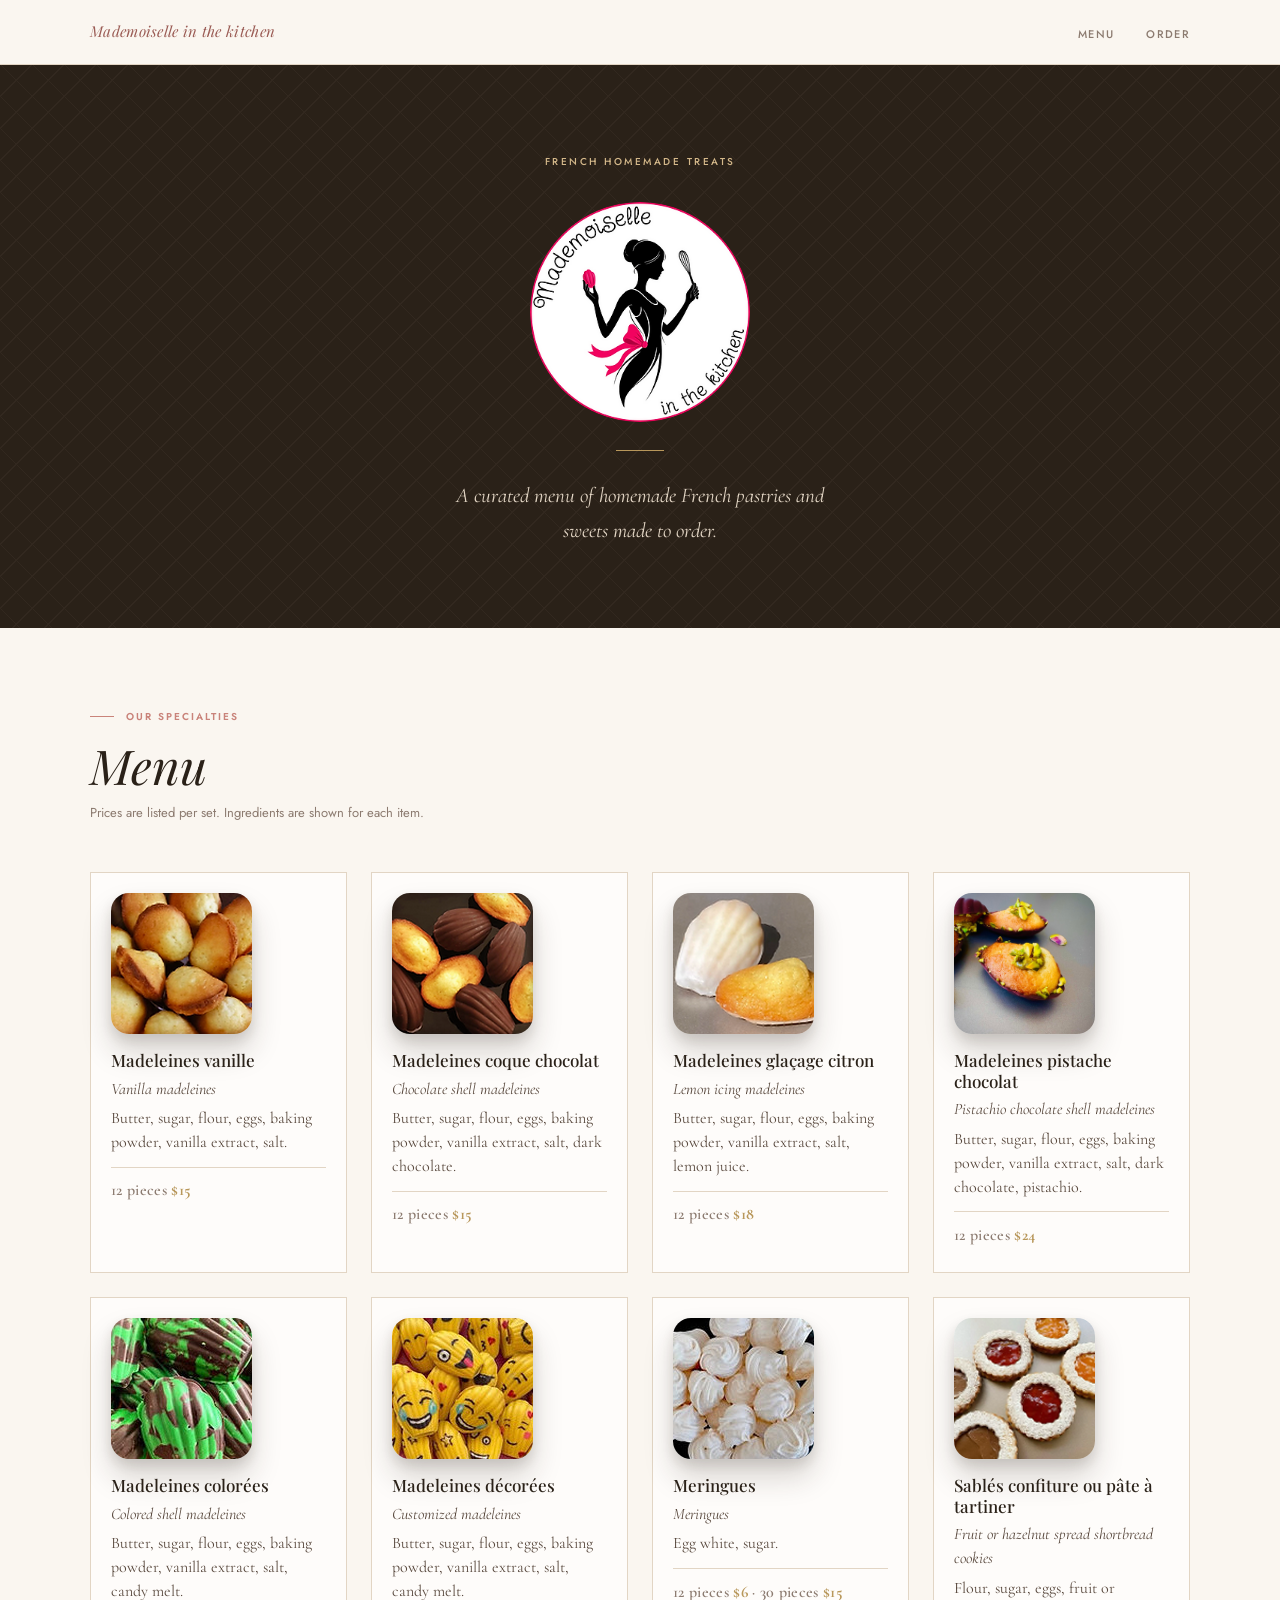
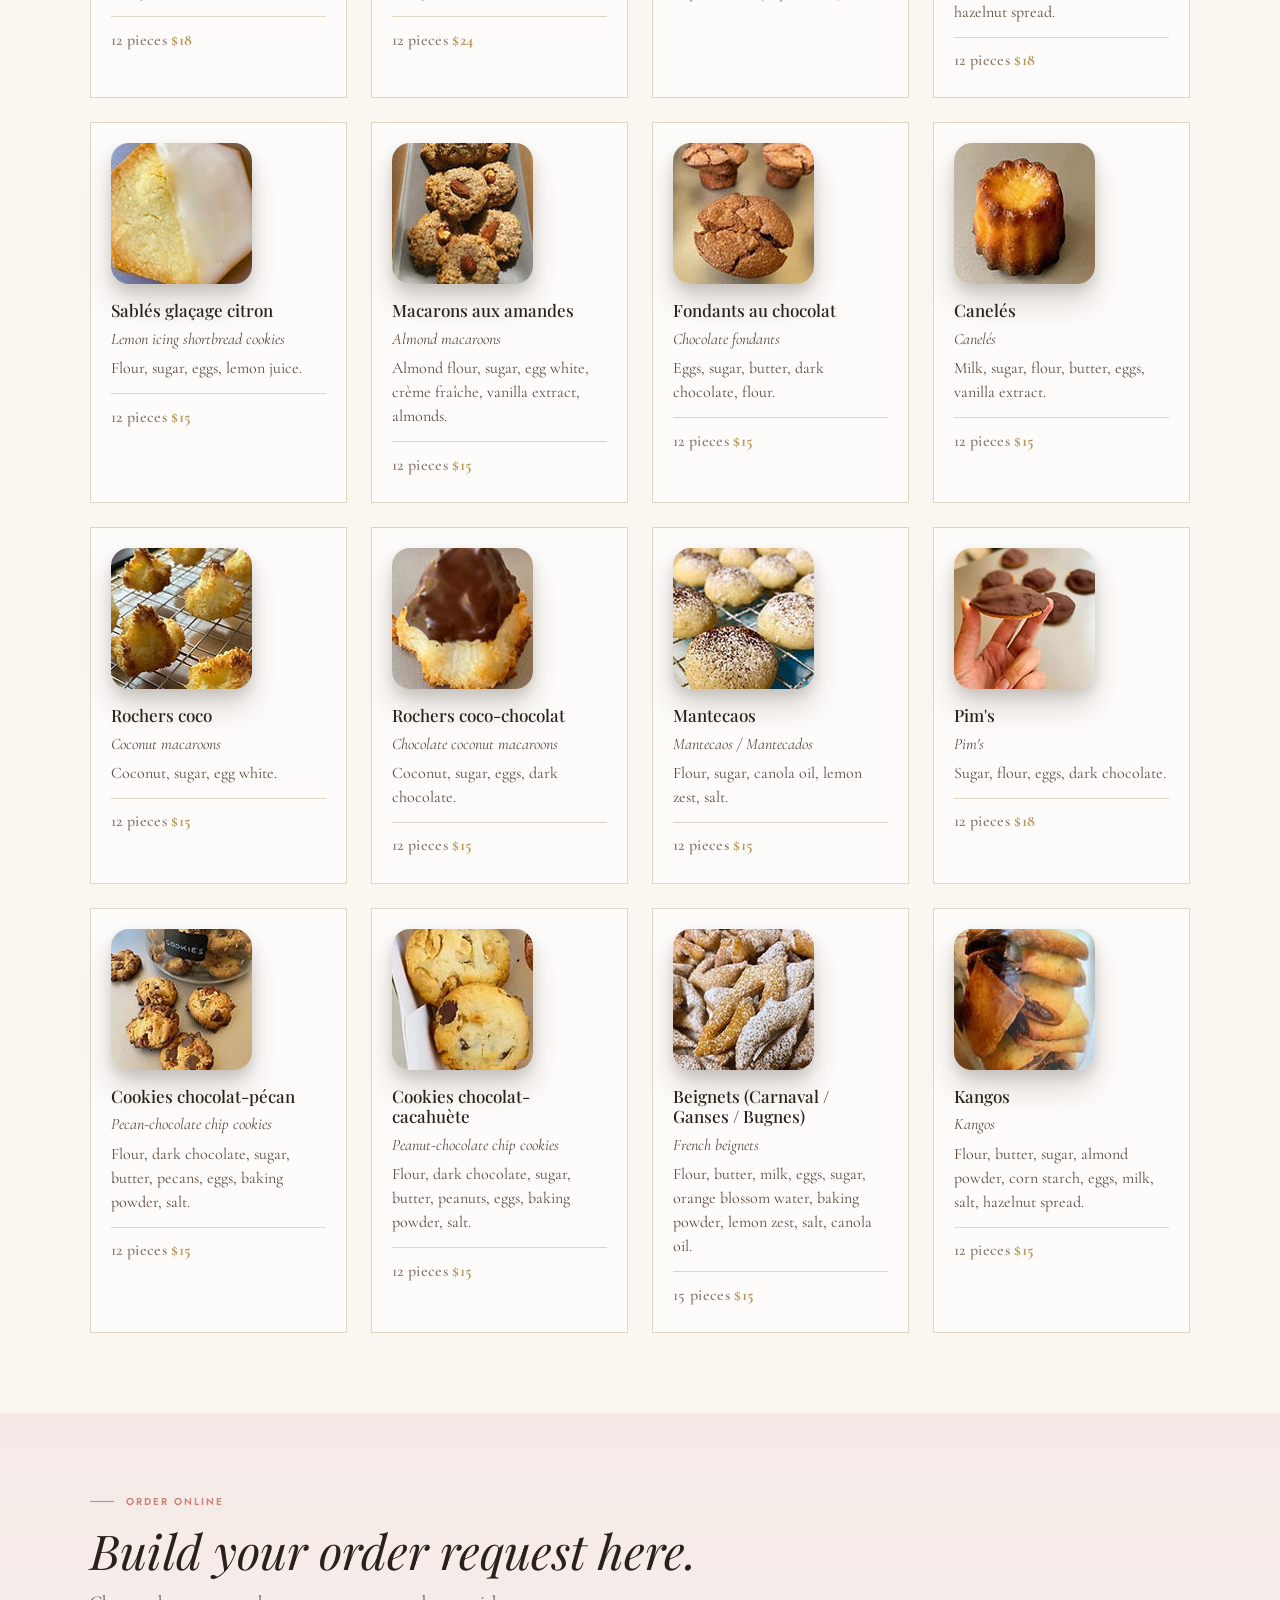
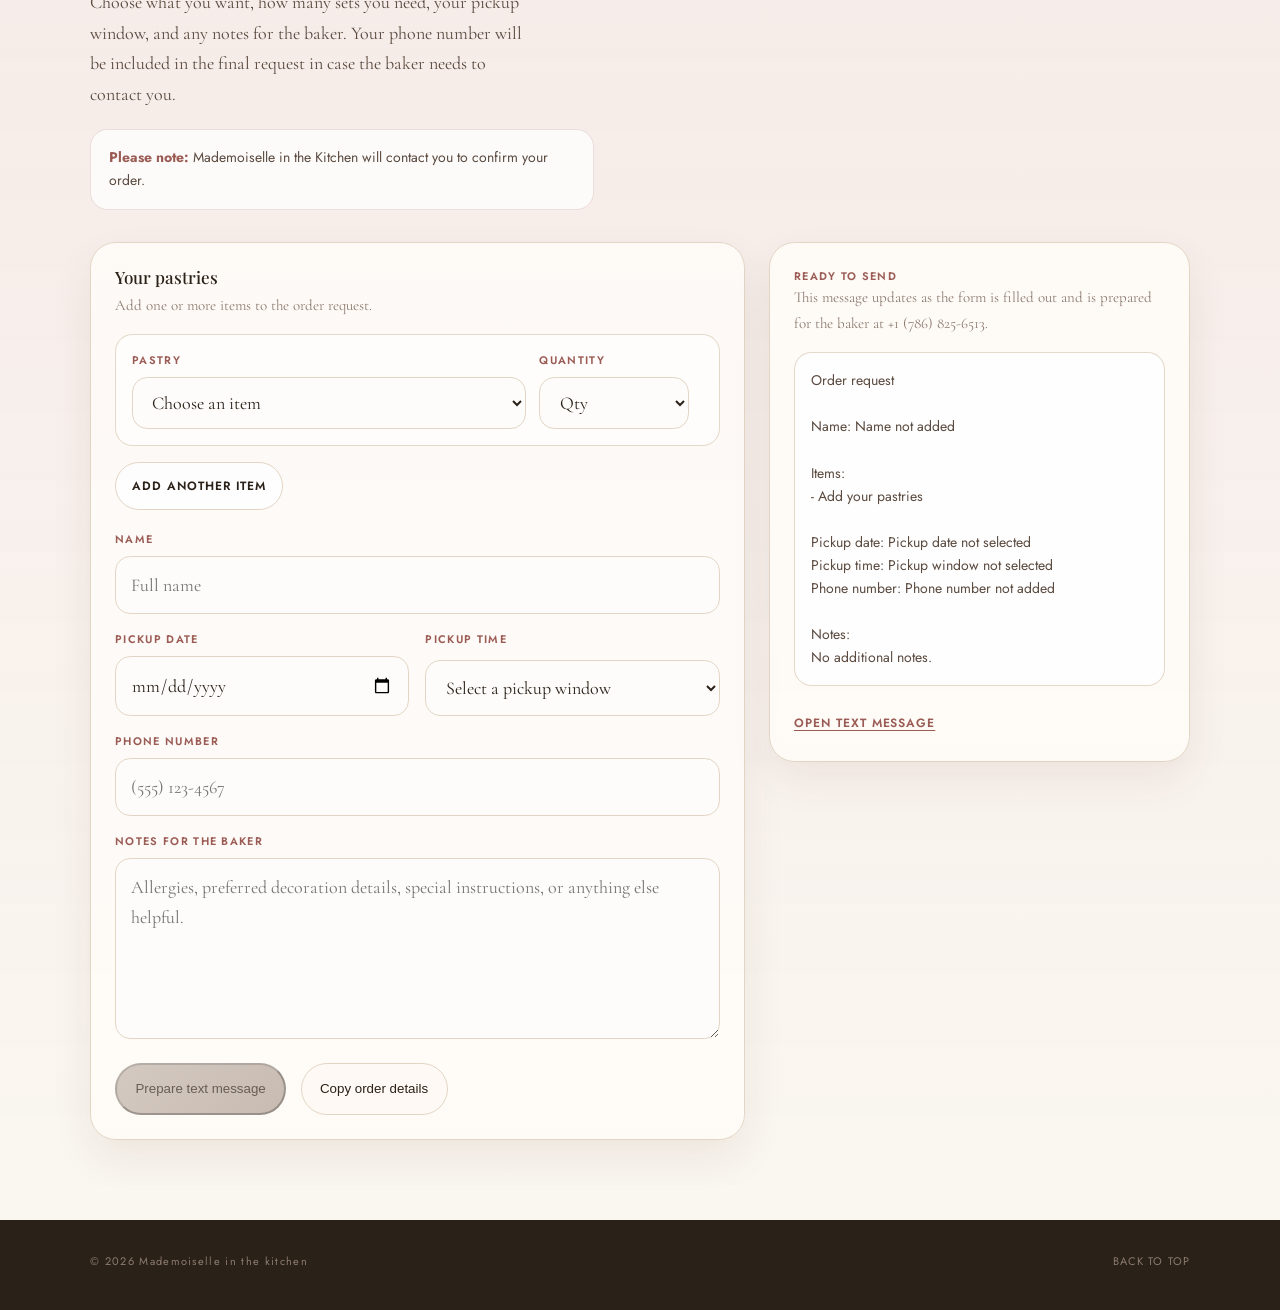
==== index.html @ ec193f20 "Remove order request sentence from notice" ====
<!DOCTYPE html>
<html lang="en">
<head>
  <meta charset="UTF-8">
  <meta name="viewport" content="width=device-width, initial-scale=1.0">
  <title>Mademoiselle in the kitchen | French Pastries Menu</title>
  <meta name="description" content="French homemade pastries by Mademoiselle in the Kitchen. Browse the menu and place your order.">
  <meta property="og:title" content="Mademoiselle in the kitchen">
  <meta property="og:description" content="French homemade pastries menu and ordering details.">
  <meta property="og:type" content="website">
  <meta property="og:image" content="assets/images/adea92_f4212aea4e90424f9127af4fe1a7e01d~mv2.png">
  <link rel="preconnect" href="https://fonts.googleapis.com">
  <link rel="preconnect" href="https://fonts.gstatic.com" crossorigin>
  <link href="https://fonts.googleapis.com/css2?family=Playfair+Display:ital,wght@0,500;1,400;1,500&family=Cormorant+Garamond:ital,wght@0,400;1,400&family=Jost:wght@300;400;500;600&display=swap" rel="stylesheet">
  <link rel="stylesheet" href="styles.css">
</head>
<body class="intro-pending">
  <div id="top" aria-hidden="true"></div>
  <a class="skip-link" href="#main">Skip to content</a>
  <header class="site-header">
    <nav class="nav container" aria-label="Primary">
      <a class="brand" href="#top">Mademoiselle in the kitchen</a>
      <button class="nav-toggle" type="button" aria-expanded="false" aria-controls="nav-list" aria-label="Toggle navigation">
        <span class="sr-only">Toggle navigation</span>
        <span class="nav-toggle__icon" aria-hidden="true">
          <span></span>
          <span></span>
          <span></span>
        </span>
      </button>
      <ul id="nav-list" class="nav-list">
        <li><a href="#menu">Menu</a></li>
        <li><a href="#order">Order</a></li>
      </ul>
    </nav>
  </header>

  <main id="main">
    <section class="hero" aria-label="Introduction">
      <div class="container hero-inner">
        <p class="eyebrow">French Homemade Treats</p>
        <img src="assets/images/adea92_f4212aea4e90424f9127af4fe1a7e01d~mv2.png" width="293" height="293" alt="Mademoiselle in the kitchen logo" class="hero-logo">
        <div class="hero-rule" aria-hidden="true"></div>
        <p class="lede">A curated menu of homemade French pastries and sweets made to order.</p>
      </div>
    </section>

    <section class="menu-section" id="menu" aria-labelledby="menu-title">
      <div class="container">
        <div class="menu-head">
          <p class="section-label">Our Specialties</p>
          <h2 id="menu-title">Menu</h2>
          <p>Prices are listed per set. Ingredients are shown for each item.</p>
        </div>
        <div class="menu-grid">
          <article class="menu-item"><img loading="lazy" src="assets/images/adea92_ec48cbd2b52d437482fa7db69c75ac52~mv2.png" width="141" height="141" alt="Madeleines vanille"><h3>Madeleines vanille</h3><p>Vanilla madeleines</p><p>Butter, sugar, flour, eggs, baking powder, vanilla extract, salt.</p><p class="price">12 pieces <span>$15</span></p></article>
          <article class="menu-item"><img loading="lazy" src="assets/images/adea92_77b69550c5f6497cbea97279d8d042f5~mv2.png" width="141" height="141" alt="Madeleines coque chocolat"><h3>Madeleines coque chocolat</h3><p>Chocolate shell madeleines</p><p>Butter, sugar, flour, eggs, baking powder, vanilla extract, salt, dark chocolate.</p><p class="price">12 pieces <span>$15</span></p></article>
          <article class="menu-item"><img loading="lazy" src="assets/images/adea92_cd7ab8c38b4e4cb3ac8bfbd40cee25a3~mv2.png" width="141" height="141" alt="Madeleines glaçage citron"><h3>Madeleines glaçage citron</h3><p>Lemon icing madeleines</p><p>Butter, sugar, flour, eggs, baking powder, vanilla extract, salt, lemon juice.</p><p class="price">12 pieces <span>$18</span></p></article>
          <article class="menu-item"><img loading="lazy" src="assets/images/IMG_7572-optimized.jpg" width="141" height="141" alt="Madeleines pistache chocolat"><h3>Madeleines pistache chocolat</h3><p>Pistachio chocolate shell madeleines</p><p>Butter, sugar, flour, eggs, baking powder, vanilla extract, salt, dark chocolate, pistachio.</p><p class="price">12 pieces <span>$24</span></p></article>
          <article class="menu-item menu-item--seasonal menu-item--hidden"><div class="menu-item__media"><img loading="lazy" src="assets/images/madeleines-paque.jpeg" width="141" height="141" alt="Madeleines de Pâques"><span class="menu-badge">Limited Edition</span></div><h3>Madeleines de Pâques</h3><p>Easter madeleines</p><p>Butter, sugar, flour, eggs, baking powder, vanilla extract, salt, Mini eggs.</p><p class="price">12 pieces <span>$18</span></p></article>
          <article class="menu-item"><img loading="lazy" src="assets/images/adea92_87c759a1494a4f86a3d0e0b9693eb9b6~mv2.jpg" width="141" height="141" alt="Madeleines colorées"><h3>Madeleines colorées</h3><p>Colored shell madeleines</p><p>Butter, sugar, flour, eggs, baking powder, vanilla extract, salt, candy melt.</p><p class="price">12 pieces <span>$18</span></p></article>
          <article class="menu-item"><img loading="lazy" src="assets/images/adea92_91c7c25a040848118f9542dd6006d4dc~mv2.jpg" width="141" height="141" alt="Madeleines décorées"><h3>Madeleines décorées</h3><p>Customized madeleines</p><p>Butter, sugar, flour, eggs, baking powder, vanilla extract, salt, candy melt.</p><p class="price">12 pieces <span>$24</span></p></article>
          <article class="menu-item"><img loading="lazy" src="assets/images/adea92_758fd23b6eb44e6abe915d30e62b9336~mv2.jpg" width="141" height="141" alt="Meringues"><h3>Meringues</h3><p>Meringues</p><p>Egg white, sugar.</p><p class="price">12 pieces <span>$6</span> · 30 pieces <span>$15</span></p></article>
          <article class="menu-item"><img loading="lazy" src="assets/images/adea92_64bc85e267614eb98bc6207c23b73f3e~mv2.png" width="141" height="141" alt="Sablés confiture ou pâte à tartiner"><h3>Sablés confiture ou pâte à tartiner</h3><p>Fruit or hazelnut spread shortbread cookies</p><p>Flour, sugar, eggs, fruit or hazelnut spread.</p><p class="price">12 pieces <span>$18</span></p></article>
          <article class="menu-item"><img loading="lazy" src="assets/images/adea92_179aaca780314a588580bb9087307963~mv2.jpg" width="141" height="141" alt="Sablés glaçage citron"><h3>Sablés glaçage citron</h3><p>Lemon icing shortbread cookies</p><p>Flour, sugar, eggs, lemon juice.</p><p class="price">12 pieces <span>$15</span></p></article>
          <article class="menu-item"><img loading="lazy" src="assets/images/adea92_7e8a4ce296914c66a2048f703238557e~mv2.jpg" width="141" height="141" alt="Macarons aux amandes"><h3>Macarons aux amandes</h3><p>Almond macaroons</p><p>Almond flour, sugar, egg white, crème fraîche, vanilla extract, almonds.</p><p class="price">12 pieces <span>$15</span></p></article>
          <article class="menu-item"><img loading="lazy" src="assets/images/adea92_2dced56c3916445d99e56a38bbc6a7dd~mv2.jpg" width="141" height="141" alt="Fondants au chocolat"><h3>Fondants au chocolat</h3><p>Chocolate fondants</p><p>Eggs, sugar, butter, dark chocolate, flour.</p><p class="price">12 pieces <span>$15</span></p></article>
          <article class="menu-item"><img loading="lazy" src="assets/images/adea92_0ff106225b5b485a94cb6078fa07c26c~mv2.jpg" width="141" height="141" alt="Canelés"><h3>Canelés</h3><p>Canelés</p><p>Milk, sugar, flour, butter, eggs, vanilla extract.</p><p class="price">12 pieces <span>$15</span></p></article>
          <article class="menu-item"><img loading="lazy" src="assets/images/adea92_1d017ceaf2a345abad844cd82e199c89~mv2.jpg" width="141" height="141" alt="Rochers coco"><h3>Rochers coco</h3><p>Coconut macaroons</p><p>Coconut, sugar, egg white.</p><p class="price">12 pieces <span>$15</span></p></article>
          <article class="menu-item"><img loading="lazy" src="assets/images/adea92_0a2e9a652478419ca9d1968dd16002b5~mv2.jpg" width="141" height="141" alt="Rochers coco-chocolat"><h3>Rochers coco-chocolat</h3><p>Chocolate coconut macaroons</p><p>Coconut, sugar, eggs, dark chocolate.</p><p class="price">12 pieces <span>$15</span></p></article>
          <article class="menu-item"><img loading="lazy" src="assets/images/adea92_97d05b07173c4482bad17e229199bc39~mv2.jpg" width="141" height="141" alt="Mantecaos"><h3>Mantecaos</h3><p>Mantecaos / Mantecados</p><p>Flour, sugar, canola oil, lemon zest, salt.</p><p class="price">12 pieces <span>$15</span></p></article>
          <article class="menu-item"><img loading="lazy" src="assets/images/adea92_337129731aba42f881b4e0d431d90dc2~mv2.jpg" width="141" height="141" alt="Pim's"><h3>Pim's</h3><p>Pim's</p><p>Sugar, flour, eggs, dark chocolate.</p><p class="price">12 pieces <span>$18</span></p></article>
          <article class="menu-item"><img loading="lazy" src="assets/images/adea92_2e4ffba4e716456bb79dbe9291bd824d~mv2.jpg" width="141" height="141" alt="Cookies chocolat-pécan"><h3>Cookies chocolat-pécan</h3><p>Pecan-chocolate chip cookies</p><p>Flour, dark chocolate, sugar, butter, pecans, eggs, baking powder, salt.</p><p class="price">12 pieces <span>$15</span></p></article>
          <article class="menu-item"><img loading="lazy" src="assets/images/adea92_3a3e2ba5940c41c9bb7a183ddd90fce2~mv2.jpg" width="141" height="141" alt="Cookies chocolat-cacahuète"><h3>Cookies chocolat-cacahuète</h3><p>Peanut-chocolate chip cookies</p><p>Flour, dark chocolate, sugar, butter, peanuts, eggs, baking powder, salt.</p><p class="price">12 pieces <span>$15</span></p></article>
          <article class="menu-item menu-item--seasonal menu-item--hidden"><div class="menu-item__media"><img loading="lazy" src="assets/images/cookies-paques.jpeg" width="141" height="141" alt="Cookies de Pâques"><span class="menu-badge">Limited Edition</span></div><h3>Cookies de Pâques</h3><p>Easter cookies</p><p>Flour, dark chocolate, sugar, butter, eggs, baking powder, salt, Mini eggs.</p><p class="price">12 pieces <span>$18</span></p></article>
          <article class="menu-item"><img loading="lazy" src="assets/images/adea92_847d37d01d704825a1b84b0542b23951~mv2.jpg" width="141" height="141" alt="Beignets"><h3>Beignets (Carnaval / Ganses / Bugnes)</h3><p>French beignets</p><p>Flour, butter, milk, eggs, sugar, orange blossom water, baking powder, lemon zest, salt, canola oil.</p><p class="price">15 pieces <span>$15</span></p></article>
          <article class="menu-item"><img loading="lazy" src="assets/images/adea92_e7e14c5c1c41439b83315aeba983f783~mv2.jpg" width="141" height="141" alt="Kangos"><h3>Kangos</h3><p>Kangos</p><p>Flour, butter, sugar, almond powder, corn starch, eggs, milk, salt, hazelnut spread.</p><p class="price">12 pieces <span>$15</span></p></article>
        </div>
      </div>
    </section>

    <section class="order" id="order" aria-labelledby="order-title">
      <div class="container">
        <div class="order-head">
          <p class="section-label">Order Online</p>
          <h2 id="order-title">Build your order request here.</h2>
          <p>Choose what you want, how many sets you need, your pickup window, and any notes for the baker. Your phone number will be included in the final request in case the baker needs to contact you.</p>
          <div class="order-notice" role="note" aria-label="Ordering request notice">
            <p><strong>Please note:</strong> Mademoiselle in the Kitchen will contact you to confirm your order.</p>
          </div>
        </div>

        <div class="order-grid">
          <div class="order-panel">
            <form id="order-form" class="order-form" novalidate>
              <div class="order-items-heading">
                <h3>Your pastries</h3>
                <p>Add one or more items to the order request.</p>
              </div>

              <div id="order-items" class="order-items"></div>

              <button class="order-add" type="button" id="add-order-item">Add another item</button>

              <div class="order-form-grid">
                <label class="field field-full">
                  <span>Name</span>
                  <input id="customer-name" name="customer-name" type="text" autocomplete="name" placeholder="Full name" required>
                </label>

                <label class="field">
                  <span>Pickup date</span>
                  <input id="pickup-date" name="pickup-date" type="date" required>
                </label>

                <label class="field">
                  <span>Pickup time</span>
                  <select id="pickup-time" name="pickup-time" required>
                    <option value="">Select a pickup window</option>
                    <option>Morning pickup (9:00 AM - 11:00 AM)</option>
                    <option>Midday pickup (11:00 AM - 1:00 PM)</option>
                    <option>Afternoon pickup (1:00 PM - 4:00 PM)</option>
                    <option>Evening pickup (4:00 PM - 7:00 PM)</option>
                  </select>
                </label>

                <label class="field field-full">
                  <span>Phone number</span>
                  <input id="customer-phone" name="customer-phone" type="tel" inputmode="tel" autocomplete="tel" placeholder="(555) 123-4567" required>
                </label>

                <label class="field field-full">
                  <span>Notes for the baker</span>
                  <textarea id="order-notes" name="order-notes" rows="5" placeholder="Allergies, preferred decoration details, special instructions, or anything else helpful." required></textarea>
                </label>
              </div>

              <div class="order-actions">
                <button class="button" id="prepare-order-message" type="submit" disabled aria-disabled="true">Prepare text message</button>
                <button class="button button-secondary" type="button" id="copy-order-message">Copy order details</button>
              </div>
            </form>
          </div>

          <aside class="order-summary" aria-live="polite">
            <p class="order-summary-label">Ready to send</p>
            <p class="order-summary-intro">This message updates as the form is filled out and is prepared for the baker at +1 (786) 825-6513.</p>
            <pre id="order-message" class="order-message">Order request

- Add your name
- Add your pastries
- Choose your pickup date and time
- Add your phone number
- Include any notes for the baker</pre>
            <a class="order-link" id="send-order-message" href="sms:+17868256513" aria-label="Send your order by text message">Open text message</a>
          </aside>
        </div>
      </div>
    </section>
  </main>

  <footer class="site-footer">
    <div class="container footer-row">
      <p>&copy; <span id="year"></span> Mademoiselle in the kitchen</p>
      <a href="#top">Back to top</a>
    </div>
  </footer>

  <template id="order-item-template">
    <div class="order-item-row">
      <label class="field">
        <span>Pastry</span>
        <select class="order-item-select" name="order-item" required></select>
      </label>
      <label class="field field-quantity">
        <span>Quantity</span>
        <select class="order-quantity-select" name="order-quantity" required>
          <option value="">Qty</option>
          <option value="1 set">1 set</option>
          <option value="2 sets">2 sets</option>
          <option value="3 sets">3 sets</option>
          <option value="4 sets">4 sets</option>
          <option value="5 sets">5 sets</option>
          <option value="6 sets">6 sets</option>
          <option value="7 sets">7 sets</option>
          <option value="8 sets">8 sets</option>
          <option value="9 sets">9 sets</option>
          <option value="10 sets">10 sets</option>
        </select>
      </label>
      <button class="order-remove" type="button" aria-label="Remove item">Remove</button>
    </div>
  </template>
  <script src="script.js"></script>
</body>
</html>
---- styles.css ----
/* ============================================================
   MADEMOISELLE IN THE KITCHEN — Main stylesheet
   Brand identity: v2
   ============================================================ */

/* 0 — Intro motion
   ============================================================ */
@keyframes site-slide-in {
  from {
    opacity: 0;
    transform: translateY(72px);
  }
  30% {
    opacity: 0.16;
    transform: translateY(62px);
  }
  62% {
    opacity: 0.68;
    transform: translateY(28px);
  }
  to {
    opacity: 1;
    transform: translateY(0);
  }
}

@keyframes hero-copy-rise {
  from {
    opacity: 0;
    transform: translateY(28px) scale(0.985);
  }
  to {
    opacity: 1;
    transform: translateY(0) scale(1);
  }
}

/* 1 — Custom properties
   ============================================================ */
:root {
  --rose:        #C9837A;
  --rose-light:  #E8C5BF;
  --rose-pale:   #F5EAE7;
  --rose-deep:   #9B5C55;
  --cream:       #FAF6F0;
  --cream-warm:  #F0E8DC;
  --cream-deep:  #E2D5C4;
  --gold:        #B8975A;
  --gold-light:  #D4B88A;
  --ink:         #2A2118;
  --ink-mid:     #5A4A3F;
  --ink-soft:    #8C7B70;
  --white:       #FEFCFA;

  --font-display: 'Playfair Display', Georgia, serif;
  --font-body:    'Cormorant Garamond', Georgia, serif;
  --font-sans:    'Jost', 'Avenir Next', 'Segoe UI', sans-serif;
  --intro-reveal-delay: 1180ms;
  --intro-reveal-duration: 920ms;
  --intro-reveal-ease: cubic-bezier(0.24, 0.86, 0.32, 1);
  --intro-hero-height: calc(100svh - 64px);
  --hero-rest-height: 420px;
}

/* 2 — Reset & base
   ============================================================ */
*, *::before, *::after { box-sizing: border-box; margin: 0; padding: 0; }
html { scroll-behavior: smooth; }
@media (prefers-reduced-motion: reduce) {
  html { scroll-behavior: auto; }
  * { animation: none !important; transition: none !important; }
}

body {
  font-family: var(--font-body);
  font-size: 18px;
  line-height: 1.7;
  color: var(--ink);
  background: var(--cream);
}

body.intro-pending .menu-section,
body.intro-pending .order,
body.intro-pending .site-footer {
  opacity: 0;
  transform: translateY(72px);
}

body.intro-pending .hero {
  min-height: var(--intro-hero-height);
  padding: 120px 0 110px;
}

body.intro-pending .hero-inner {
  animation: hero-copy-rise 1.02s cubic-bezier(0.22, 1, 0.36, 1) 0.14s both;
}

body.intro-pending.reveal-site .hero {
  min-height: var(--hero-rest-height);
  padding: 88px 0 80px;
}

body.intro-pending.reveal-site .menu-section,
body.intro-pending.reveal-site .order,
body.intro-pending.reveal-site .site-footer {
  animation: site-slide-in var(--intro-reveal-duration) var(--intro-reveal-ease) forwards;
}

body.intro-pending.reveal-site .order {
  animation-delay: 0.06s;
}

body.intro-pending.reveal-site .site-footer {
  animation-delay: 0.12s;
}

a { color: inherit; }
img { display: block; }

/* 3 — Layout utilities
   ============================================================ */
.container {
  width: min(1100px, 92vw);
  margin: 0 auto;
}

.skip-link {
  position: absolute;
  left: -999px;
}
.skip-link:focus {
  left: 1rem;
  top: 1rem;
  background: var(--ink);
  color: var(--white);
  padding: .5rem .75rem;
  z-index: 1000;
}

.sr-only {
  position: absolute;
  width: 1px;
  height: 1px;
  padding: 0;
  margin: -1px;
  overflow: hidden;
  clip: rect(0, 0, 0, 0);
  white-space: nowrap;
  border: 0;
}

:focus-visible {
  outline: 2px solid var(--rose);
  outline-offset: 2px;
}

/* 4 — Navigation
   ============================================================ */
.site-header {
  position: sticky;
  top: 0;
  z-index: 100;
  background: rgba(250, 246, 240, 0.95);
  backdrop-filter: blur(8px);
  border-bottom: 1px solid var(--cream-deep);
}

.nav {
  display: flex;
  align-items: center;
  justify-content: space-between;
  min-height: 64px;
  gap: 1rem;
}

.brand {
  font-family: var(--font-display);
  font-style: italic;
  font-size: 15px;
  font-weight: 400;
  letter-spacing: 0.02em;
  color: var(--rose-deep);
  text-decoration: none;
}

.nav-toggle {
  display: none;
  align-items: center;
  justify-content: center;
  width: 2.75rem;
  height: 2.75rem;
  border: 1px solid var(--cream-deep);
  border-radius: 8px;
  background: var(--white);
  padding: 0;
  cursor: pointer;
}

.nav-toggle__icon {
  display: inline-flex;
  flex-direction: column;
  justify-content: center;
  gap: 0.28rem;
}

.nav-toggle__icon span {
  display: block;
  width: 1.25rem;
  height: 2px;
  border-radius: 999px;
  background: var(--ink);
  transition: transform 0.2s ease, opacity 0.2s ease;
  transform-origin: center;
}

.nav-list {
  list-style: none;
  display: flex;
  gap: 2rem;
}

.nav-list a {
  font-family: var(--font-sans);
  font-size: 11px;
  font-weight: 500;
  letter-spacing: 0.12em;
  text-transform: uppercase;
  color: var(--ink-soft);
  text-decoration: none;
  transition: color 0.2s;
}

.nav-list a:hover,
.nav-list a:focus-visible {
  color: var(--rose);
  outline: none;
}

/* 5 — Hero
   ============================================================ */
.hero {
  position: relative;
  background: var(--ink);
  min-height: var(--hero-rest-height);
  padding: 88px 0 80px;
  overflow: hidden;
  text-align: center;
  display: flex;
  align-items: center;
  transition:
    min-height var(--intro-reveal-duration) var(--intro-reveal-ease),
    padding var(--intro-reveal-duration) var(--intro-reveal-ease);
}

.hero::before {
  content: '';
  position: absolute;
  inset: 0;
  opacity: 0.04;
  background-image:
    repeating-linear-gradient(45deg, var(--rose-light) 0, var(--rose-light) 1px, transparent 0, transparent 50%),
    repeating-linear-gradient(-45deg, var(--rose-light) 0, var(--rose-light) 1px, transparent 0, transparent 50%);
  background-size: 32px 32px;
  pointer-events: none;
}

.hero-inner {
  position: relative;
  z-index: 1;
  display: flex;
  flex-direction: column;
  align-items: center;
}

.eyebrow {
  font-family: var(--font-sans);
  font-size: 10px;
  font-weight: 500;
  letter-spacing: 0.25em;
  text-transform: uppercase;
  color: var(--gold-light);
  margin-bottom: 32px;
}

.hero-logo {
  width: min(220px, 55vw);
  height: auto;
  border-radius: 50%;
  margin-bottom: 28px;
}

.hero-rule {
  width: 48px;
  height: 1px;
  background: var(--gold);
  margin: 0 auto 28px;
}

.lede {
  font-family: var(--font-body);
  font-style: italic;
  font-size: clamp(18px, 2vw, 21px);
  color: var(--cream-deep);
  line-height: 1.65;
  max-width: 42ch;
}

.button {
  display: inline-flex;
  align-items: center;
  justify-content: center;
  gap: 0.4rem;
  min-height: 3.25rem;
  padding: 0.8rem 1.15rem;
  border-radius: 999px;
  text-decoration: none;
  background: linear-gradient(135deg, #c9837a 0%, #bf664e 100%);
  color: #fff;
  box-shadow: 0 14px 28px rgba(160, 77, 55, 0.24);
  transition: transform 0.2s ease, box-shadow 0.2s ease, filter 0.2s ease;
}

.button:hover,
.button:focus-visible {
  transform: translateY(-2px);
  box-shadow: 0 18px 34px rgba(160, 77, 55, 0.28);
  outline: none;
}

.button:disabled,
.button[aria-disabled="true"] {
  background: linear-gradient(135deg, #d5c9bf 0%, #c8bbb0 100%);
  color: rgba(42, 33, 24, 0.62);
  box-shadow: none;
  cursor: not-allowed;
  transform: none;
  filter: grayscale(0.12);
}

.button-secondary {
  background: rgba(255, 250, 246, 0.9);
  color: var(--ink);
  border: 1px solid var(--cream-deep);
  box-shadow: none;
}

.button-secondary:hover,
.button-secondary:focus-visible {
  box-shadow: 0 10px 24px rgba(74, 33, 18, 0.08);
}

/* 6 — Section label
   ============================================================ */
.section-label {
  font-family: var(--font-sans);
  font-size: 10px;
  font-weight: 600;
  letter-spacing: 0.2em;
  text-transform: uppercase;
  color: var(--rose);
  margin-bottom: 14px;
  display: flex;
  align-items: center;
  gap: 12px;
}

.section-label::before {
  content: '';
  display: block;
  width: 24px;
  height: 1px;
  background: var(--rose);
  flex-shrink: 0;
}

/* 7 — Headings
   ============================================================ */
h2 {
  font-family: var(--font-display);
  font-style: italic;
  font-size: clamp(2rem, 4vw, 3rem);
  font-weight: 400;
  color: var(--ink);
  line-height: 1.1;
  margin-bottom: 10px;
}

h3 {
  font-family: var(--font-display);
  font-size: 17px;
  font-weight: 500;
  color: var(--ink);
  line-height: 1.2;
  margin-bottom: 6px;
}

/* 8 — Menu section
   ============================================================ */
.menu-section {
  background: var(--cream);
  padding: 80px 0;
}

.menu-head {
  margin-bottom: 48px;
}

.menu-head > p:not(.section-label) {
  font-family: var(--font-sans);
  font-size: 13px;
  color: var(--ink-soft);
  margin-top: 8px;
}

.menu-grid {
  display: grid;
  grid-template-columns: repeat(auto-fill, minmax(240px, 1fr));
  gap: 1.5rem;
}

.menu-item {
  background: var(--white);
  border: 1px solid var(--cream-deep);
  padding: 1.25rem;
  transition: transform 0.2s ease, box-shadow 0.2s ease;
}

.menu-item:hover {
  transform: translateY(-3px);
  box-shadow: 0 12px 32px rgba(42, 33, 24, 0.08);
}

.menu-item__media {
  position: relative;
  width: fit-content;
  margin-bottom: 1rem;
}

.menu-item img {
  width: 100%;
  max-width: 141px;
  aspect-ratio: 1;
  object-fit: cover;
  object-position: center center;
  border-radius: 18px;
  box-shadow:
    0 6px 12px rgba(42, 33, 24, 0.12),
    0 18px 30px rgba(42, 33, 24, 0.18);
  margin-bottom: 1rem;
}

.menu-item__media img {
  margin-bottom: 0;
}

.menu-badge {
  position: absolute;
  top: 10px;
  left: -18px;
  z-index: 1;
  display: inline-flex;
  align-items: center;
  justify-content: center;
  min-width: 124px;
  padding: 0.28rem 0.65rem;
  border-radius: 999px;
  background: #c53b3b;
  color: var(--white);
  font-family: var(--font-sans);
  font-size: 8.5px;
  font-weight: 700;
  letter-spacing: 0.06em;
  text-transform: uppercase;
  white-space: nowrap;
  box-shadow: 0 8px 18px rgba(197, 59, 59, 0.24);
  transform: rotate(-18deg);
}

.menu-item--hidden {
  display: none;
}

.menu-item p {
  font-family: var(--font-body);
  font-size: 16px;
  color: var(--ink-mid);
  margin-bottom: 0.35rem;
  line-height: 1.5;
}

.menu-item p:nth-of-type(1) {
  font-style: italic;
}

.price {
  font-family: var(--font-sans);
  font-size: 13.5px;
  font-weight: 600;
  letter-spacing: 0.02em;
  color: var(--ink-soft) !important;
  line-height: 1.45;
  margin-top: 0.8rem !important;
  padding-top: 0.65rem;
  border-top: 1px solid var(--cream-deep);
  -webkit-font-smoothing: antialiased;
  text-rendering: optimizeLegibility;
}

.price span {
  font-weight: 700;
  color: var(--gold) !important;
}

/* 9 — Order section
   ============================================================ */
.order {
  background: linear-gradient(180deg, var(--rose-pale) 0%, rgba(250, 246, 240, 0.92) 100%);
  padding: 80px 0;
}

.order-head {
  max-width: 56rem;
  margin-bottom: 2rem;
}

.order-head > p:not(.section-label) {
  font-size: 18px;
  color: var(--ink-mid);
  max-width: 50ch;
}

.order-notice {
  margin-top: 1.25rem;
  max-width: 56ch;
  padding: 1rem 1.1rem;
  border: 1px solid rgba(155, 92, 85, 0.18);
  border-radius: 1.1rem;
  background: rgba(255, 255, 255, 0.78);
}

.order-notice p {
  font-family: var(--font-sans);
  font-size: 14px;
  line-height: 1.65;
  color: var(--ink-mid);
}

.order-notice strong {
  color: var(--rose-deep);
}

.order-grid {
  display: grid;
  grid-template-columns: minmax(0, 1.4fr) minmax(280px, 0.9fr);
  gap: 1.5rem;
  align-items: start;
}

.order-panel,
.order-summary {
  background: rgba(255, 252, 248, 0.86);
  border: 1px solid var(--cream-deep);
  border-radius: 1.6rem;
  box-shadow: 0 18px 40px rgba(74, 33, 18, 0.08);
}

.order-panel {
  padding: 1.5rem;
}

.order-summary {
  padding: 1.5rem;
  position: sticky;
  top: 88px;
}

.order-items-heading {
  margin-bottom: 1rem;
}

.order-items-heading p,
.order-summary-intro {
  font-size: 15px;
  color: var(--ink-soft);
}

.order-items {
  display: grid;
  gap: 0.9rem;
  margin-bottom: 1rem;
}

.order-item-row {
  display: grid;
  grid-template-columns: minmax(0, 1fr) 150px auto;
  gap: 0.85rem;
  align-items: end;
  padding: 1rem;
  border: 1px solid rgba(226, 213, 196, 0.9);
  border-radius: 1.1rem;
  background: rgba(255, 255, 255, 0.72);
}

.order-form-grid {
  display: grid;
  grid-template-columns: repeat(2, minmax(0, 1fr));
  gap: 1rem;
  margin-top: 1.25rem;
}

.field {
  display: grid;
  gap: 0.45rem;
}

.field span,
.order-summary-label {
  font-family: var(--font-sans);
  font-size: 11px;
  font-weight: 600;
  letter-spacing: 0.12em;
  text-transform: uppercase;
  color: var(--rose-deep);
}

.field input,
.field select,
.field textarea {
  width: 100%;
  min-height: 3.2rem;
  padding: 0.8rem 0.95rem;
  border: 1px solid var(--cream-deep);
  border-radius: 0.95rem;
  background: var(--white);
  color: var(--ink);
  font: inherit;
}

.field textarea {
  min-height: 8.5rem;
  resize: vertical;
}

.field-full {
  grid-column: 1 / -1;
}

.field-quantity {
  min-width: 0;
}

.order-add,
.order-remove,
.order-link {
  font-family: var(--font-sans);
  font-size: 12px;
  font-weight: 600;
  letter-spacing: 0.08em;
  text-transform: uppercase;
}

.order-add,
.order-remove {
  min-height: 3rem;
  border-radius: 999px;
  border: 1px solid var(--cream-deep);
  background: rgba(255, 255, 255, 0.8);
  color: var(--ink);
  cursor: pointer;
}

.order-add {
  padding: 0.8rem 1rem;
}

.order-remove {
  padding: 0.75rem 0.95rem;
}

.order-actions {
  display: flex;
  flex-wrap: wrap;
  gap: 0.9rem;
  margin-top: 1.5rem;
}

.order-message {
  margin: 1rem 0 1.25rem;
  padding: 1rem;
  border-radius: 1.1rem;
  border: 1px solid rgba(226, 213, 196, 0.9);
  background: rgba(255, 255, 255, 0.82);
  color: var(--ink-mid);
  font-family: var(--font-sans);
  font-size: 14px;
  line-height: 1.65;
  white-space: pre-wrap;
}

.order-link {
  color: var(--rose-deep);
  text-decoration: underline;
  text-underline-offset: 3px;
}

.order-link:hover,
.order-link:focus-visible {
  color: var(--rose);
}

/* 10 — Footer
   ============================================================ */
.site-footer {
  background: var(--ink);
  padding: 2rem 0 2.5rem;
}

.footer-row {
  display: flex;
  justify-content: space-between;
  align-items: center;
  gap: 1rem;
}

.site-footer p {
  font-family: var(--font-sans);
  font-size: 11px;
  letter-spacing: 0.12em;
  color: var(--ink-soft);
}

.site-footer a {
  font-family: var(--font-sans);
  font-size: 11px;
  letter-spacing: 0.1em;
  text-transform: uppercase;
  color: var(--ink-soft);
  text-decoration: none;
  transition: color 0.2s;
}

.site-footer a:hover { color: var(--rose-light); }

/* 11 — Mobile
   ============================================================ */
@media (max-width: 760px) {
  .nav-toggle {
    display: inline-flex;
  }

  .nav-toggle[aria-expanded="true"] .nav-toggle__icon span:nth-child(1) {
    transform: translateY(6px) rotate(45deg);
  }
  .nav-toggle[aria-expanded="true"] .nav-toggle__icon span:nth-child(2) {
    opacity: 0;
  }
  .nav-toggle[aria-expanded="true"] .nav-toggle__icon span:nth-child(3) {
    transform: translateY(-6px) rotate(-45deg);
  }

  .nav-list {
    display: none;
    position: absolute;
    right: 4vw;
    top: 64px;
    flex-direction: column;
    gap: 0.2rem;
    background: var(--white);
    border: 1px solid var(--cream-deep);
    border-radius: 10px;
    padding: 0.65rem;
    box-shadow: 0 8px 24px rgba(42, 33, 24, 0.1);
  }

  .nav-list.open {
    display: flex;
  }

  .nav-list a {
    padding: 0.4rem 0.65rem;
    display: inline-block;
    border-radius: 6px;
  }

  .nav-list a:hover,
  .nav-list a:focus-visible {
    background: var(--rose-pale);
    color: var(--rose-deep);
  }

  .hero { padding: 60px 0 56px; }
  .hero-logo { width: min(160px, 50vw); }
  .lede { font-size: 17px; }

  .menu-section { padding: 60px 0; }
  .order { padding: 60px 0; }

  .order-grid,
  .order-form-grid,
  .order-item-row {
    grid-template-columns: 1fr;
  }

  .order-summary {
    position: static;
  }

  .footer-row {
    flex-direction: column;
    align-items: flex-start;
  }
}
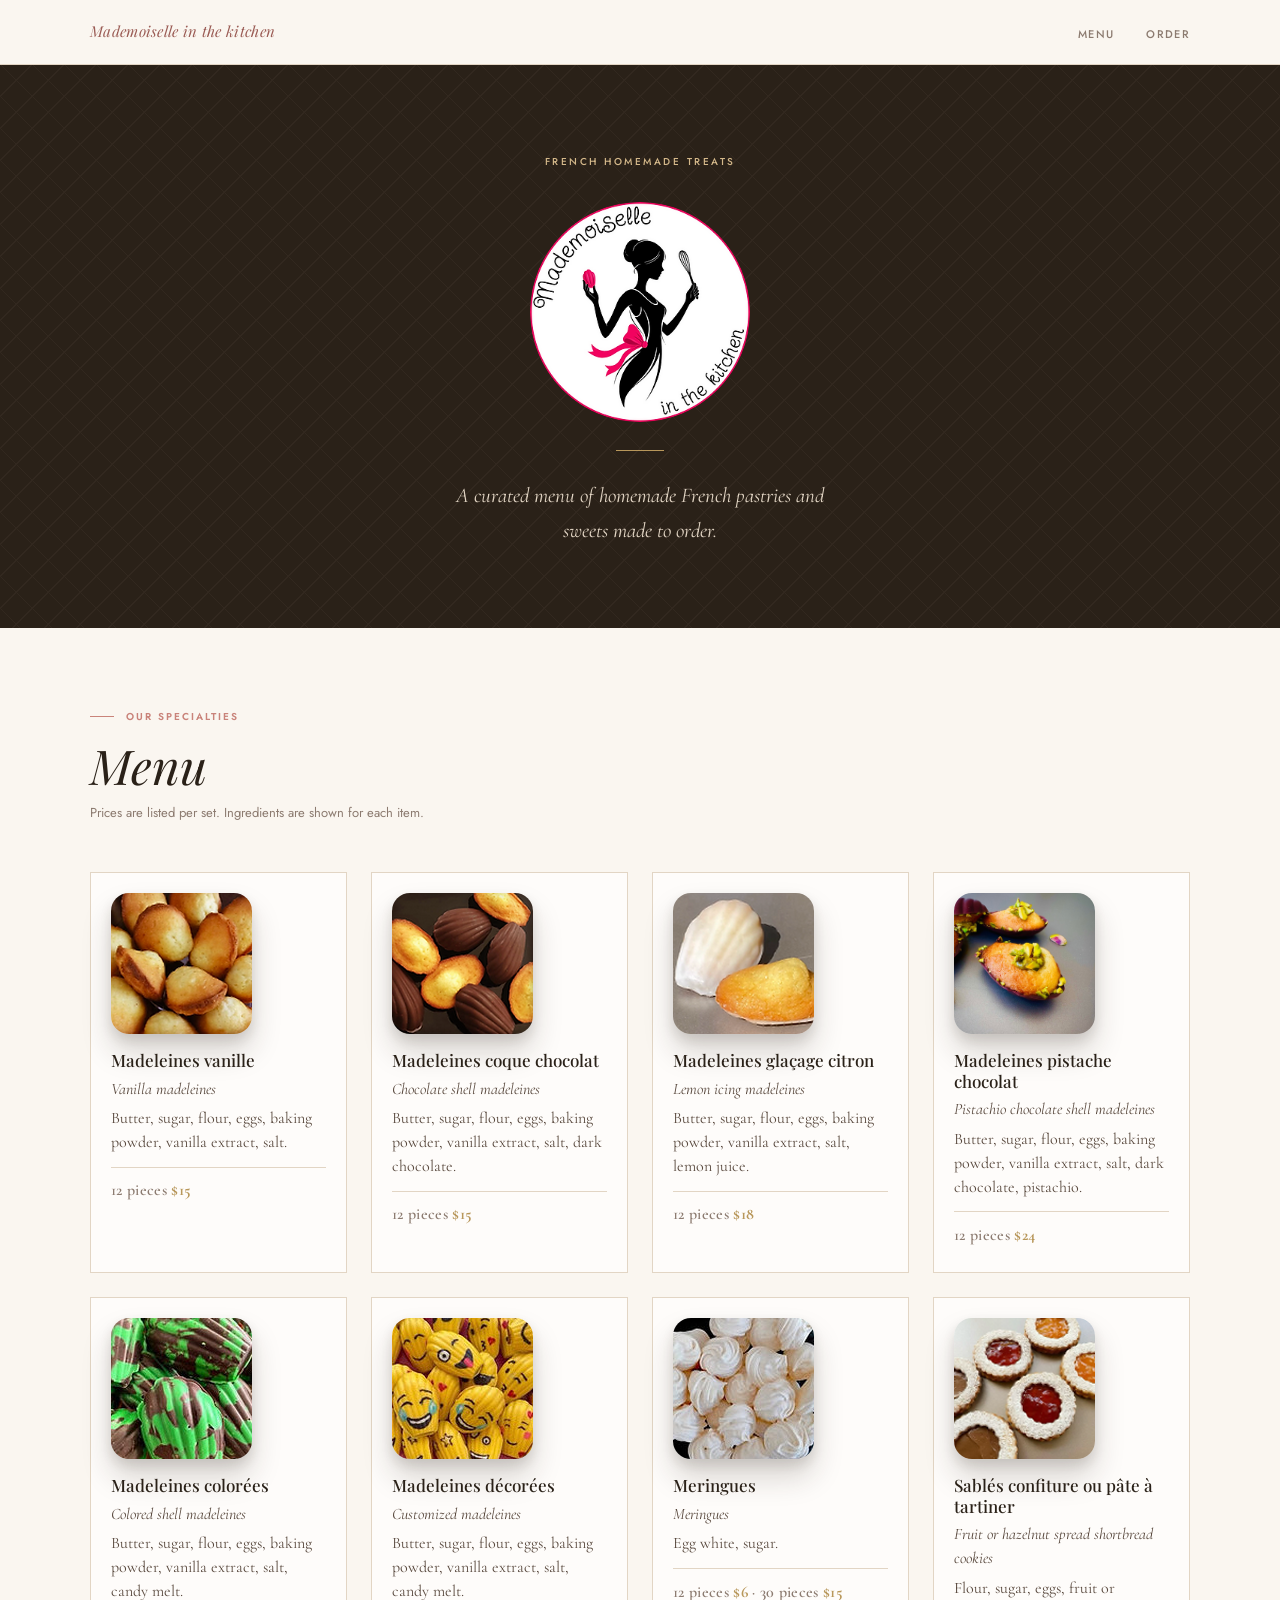
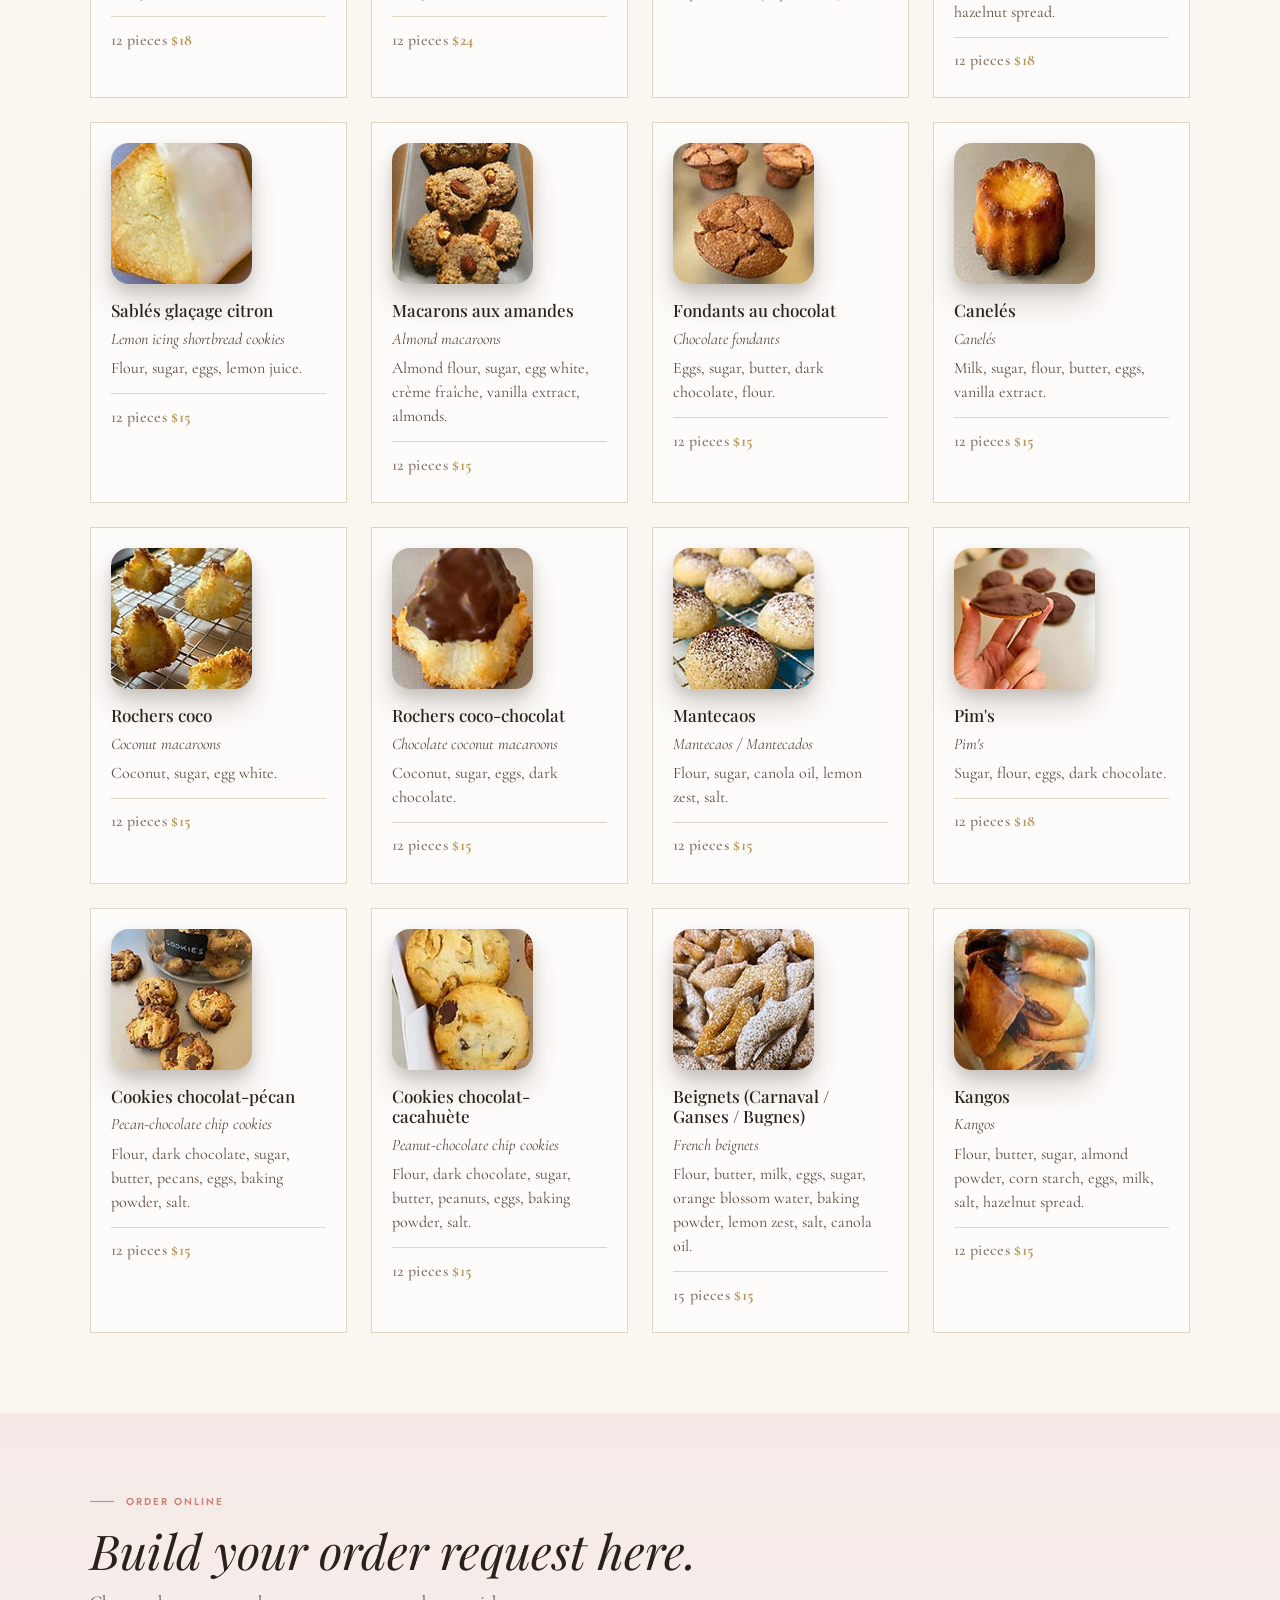
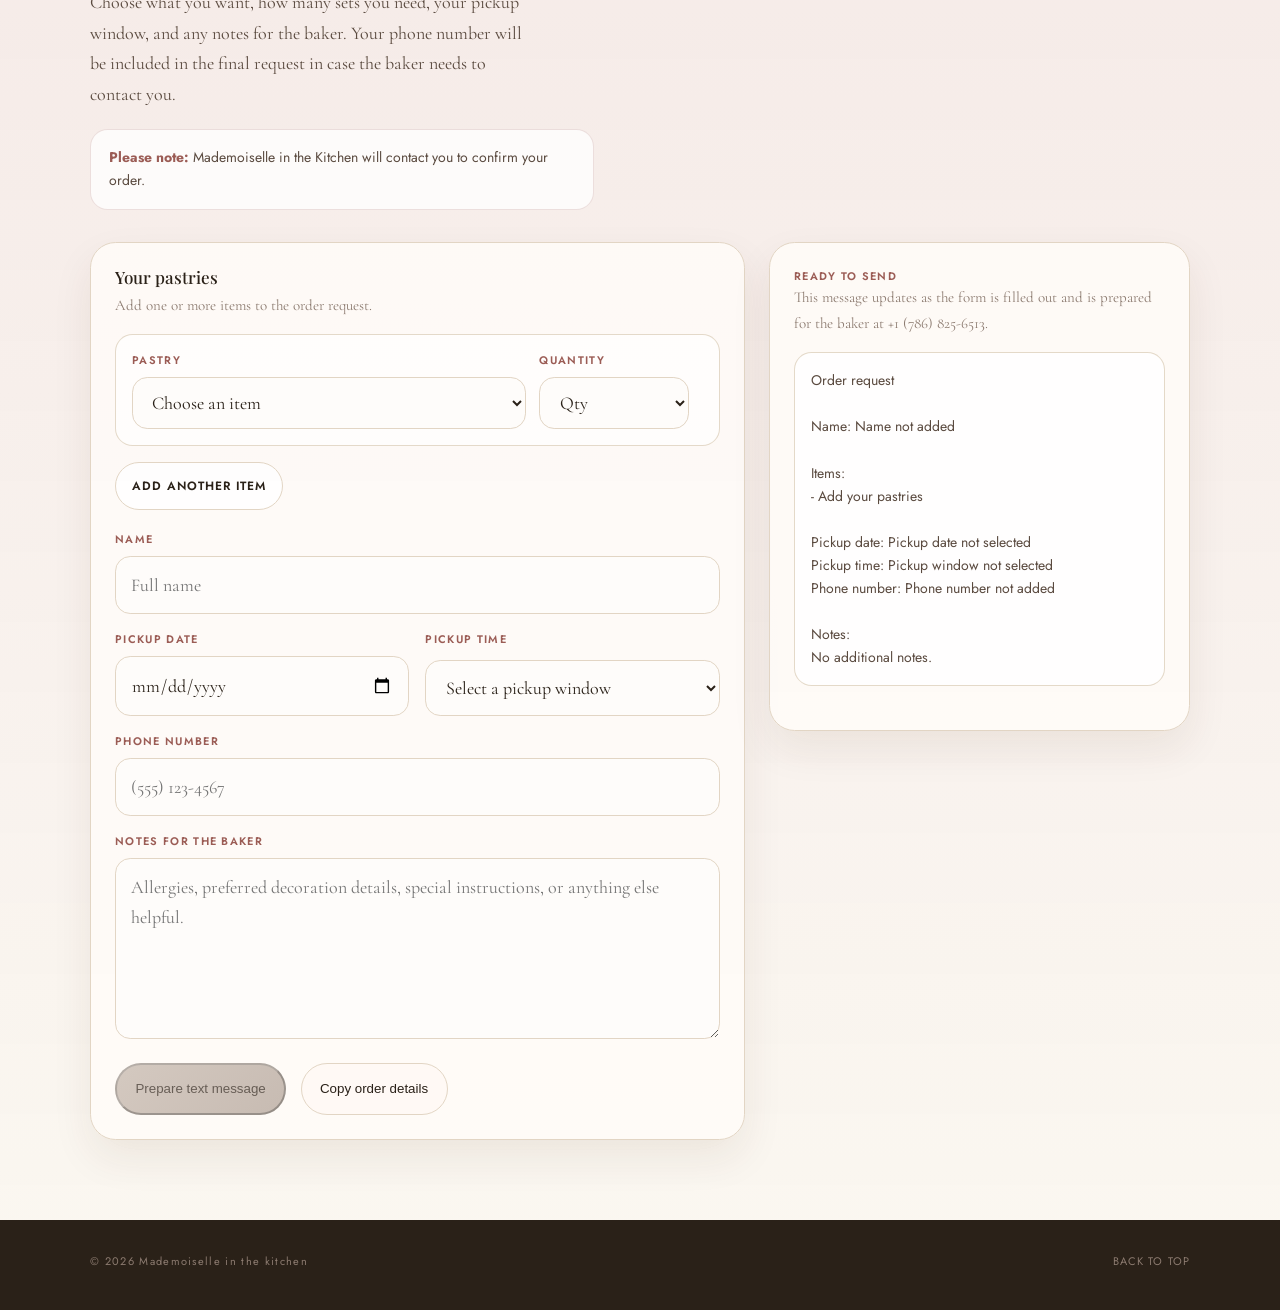
==== commit 2b735b31: "Remove order summary text message link" ====
--- a/index.html
+++ b/index.html
@@ -152,7 +152,6 @@
 - Choose your pickup date and time
 - Add your phone number
 - Include any notes for the baker</pre>
-            <a class="order-link" id="send-order-message" href="sms:+17868256513" aria-label="Send your order by text message">Open text message</a>
           </aside>
         </div>
       </div>
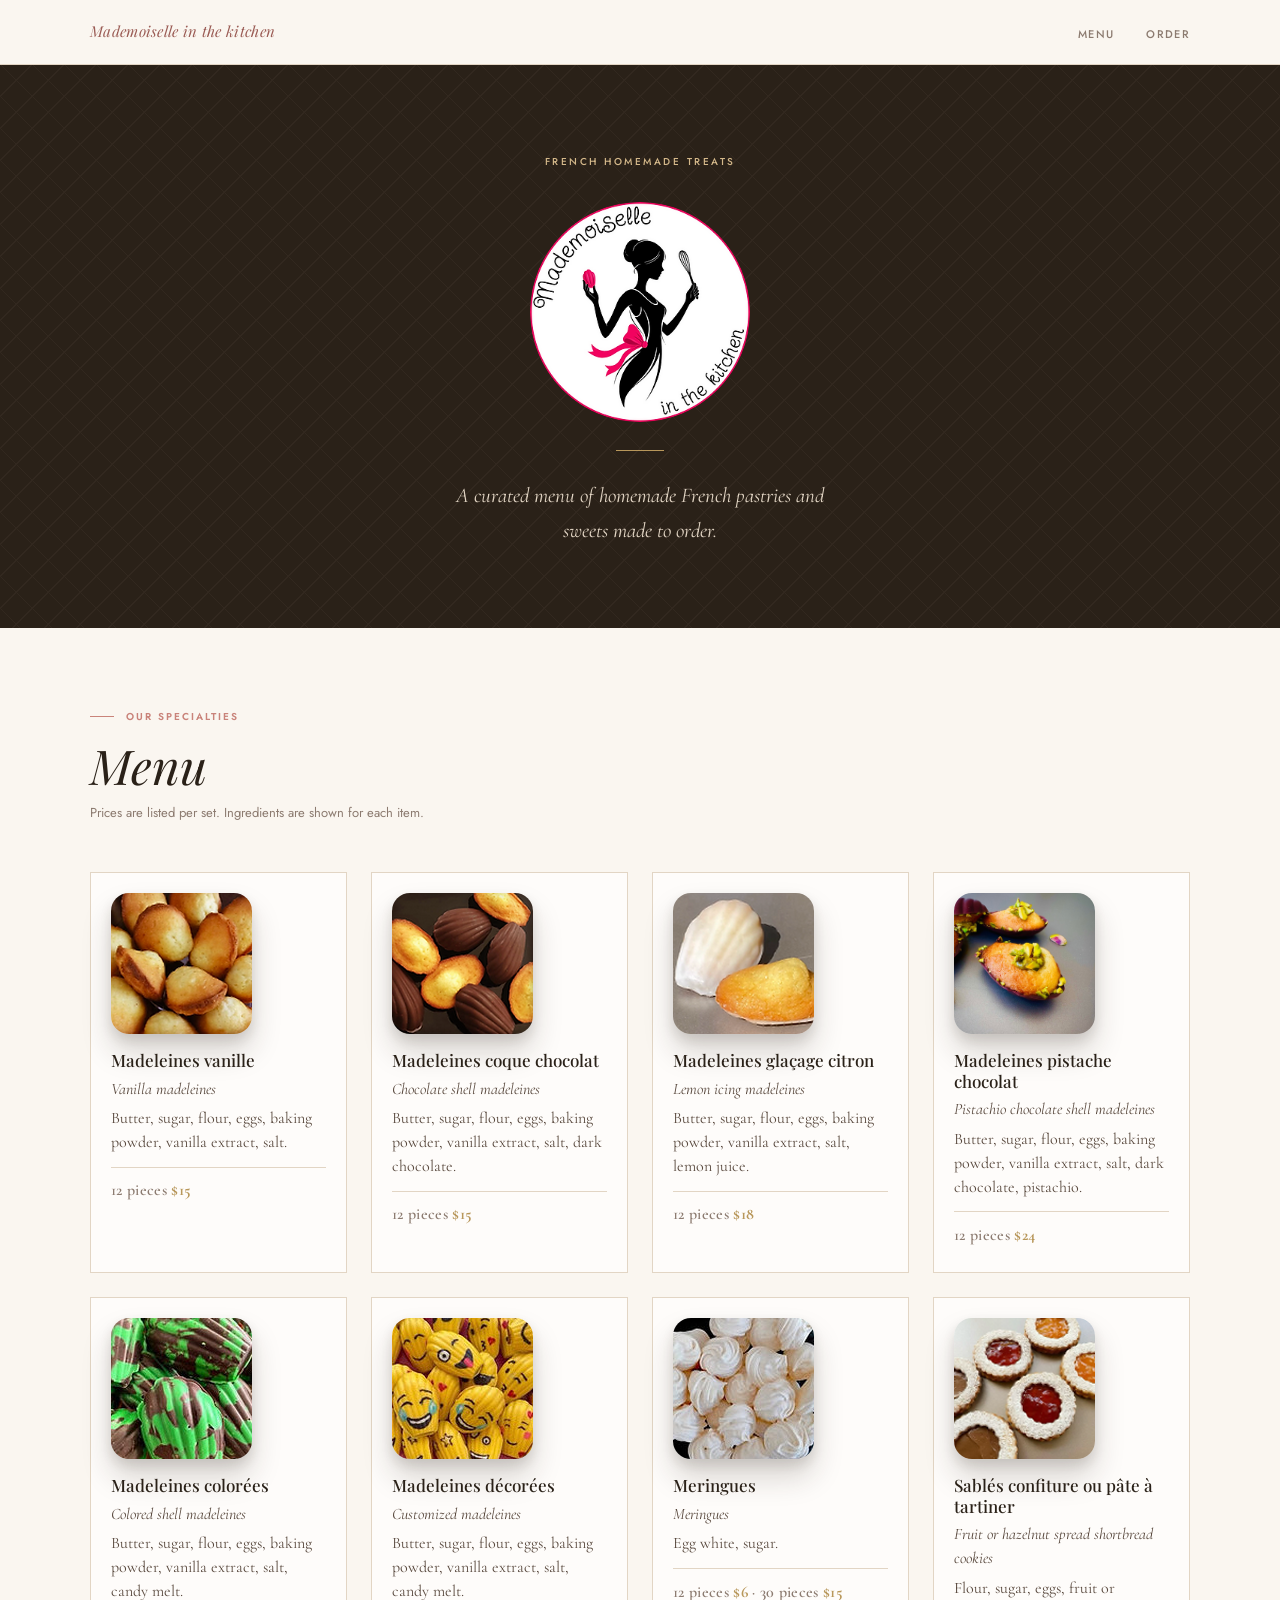
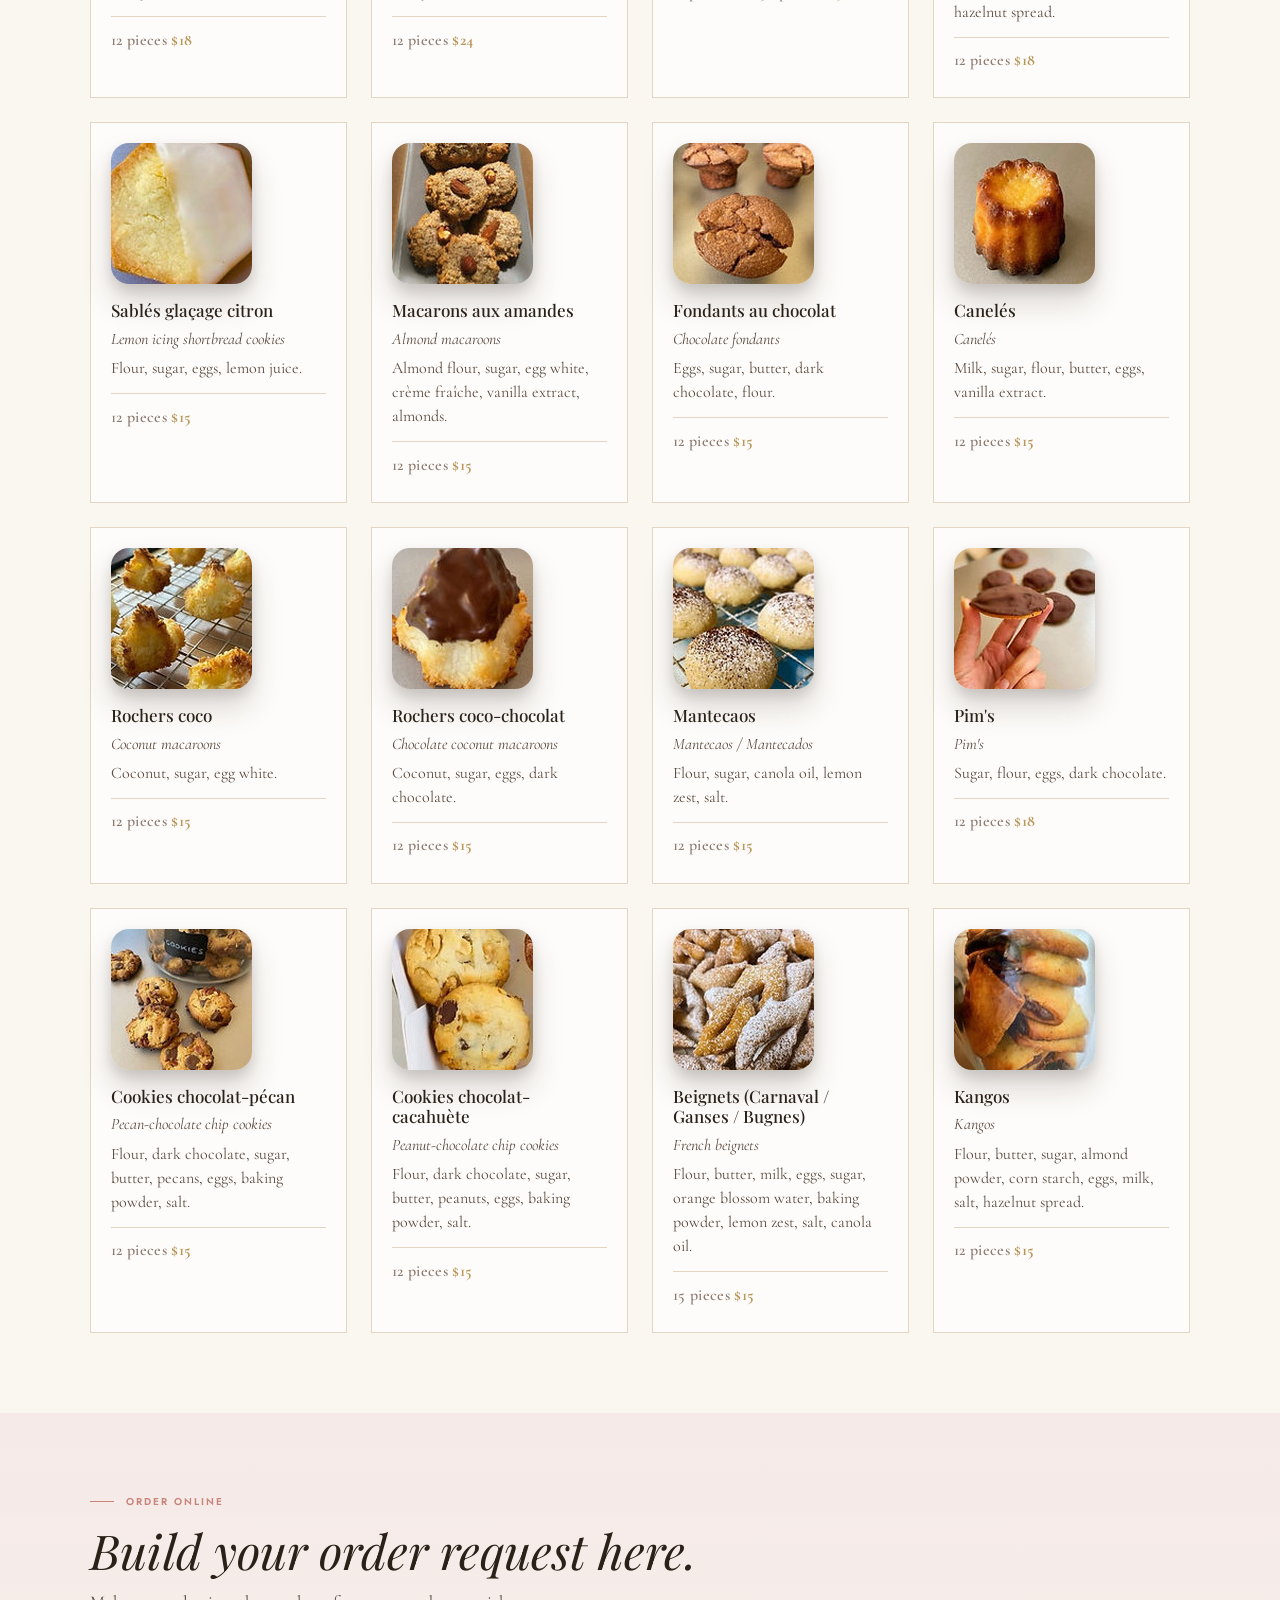
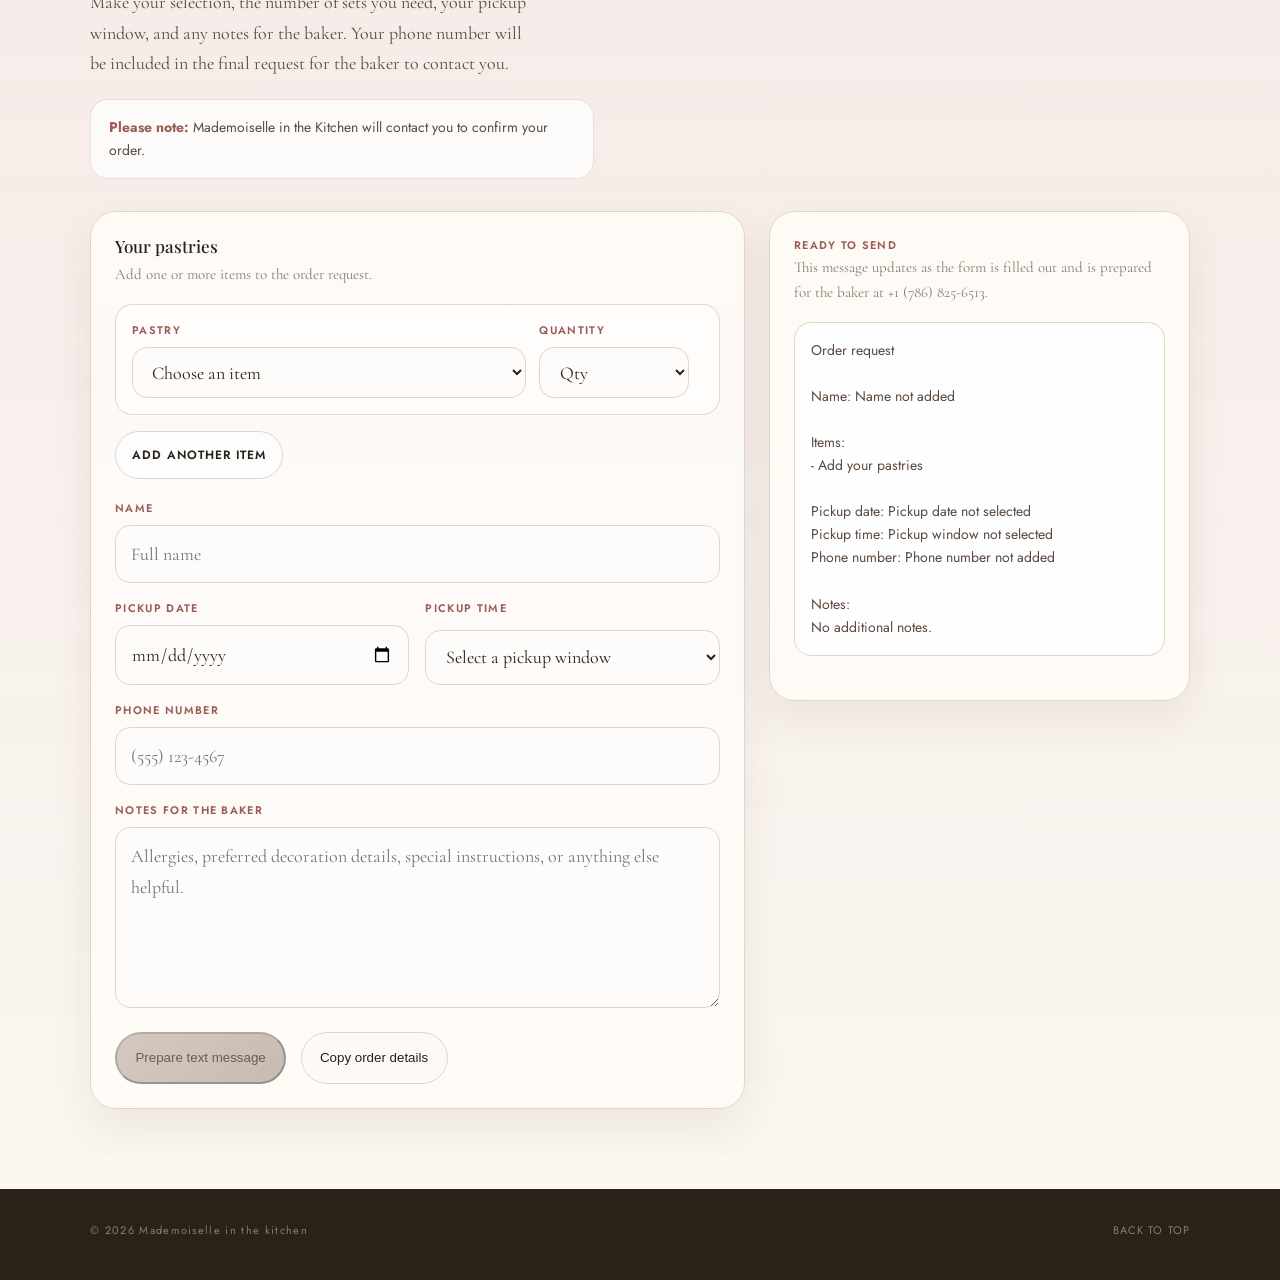
==== commit 94bc2ac1: "Adjust order form intro copy" ====
--- a/index.html
+++ b/index.html
@@ -84,7 +84,7 @@
         <div class="order-head">
           <p class="section-label">Order Online</p>
           <h2 id="order-title">Build your order request here.</h2>
-          <p>Choose what you want, how many sets you need, your pickup window, and any notes for the baker. Your phone number will be included in the final request in case the baker needs to contact you.</p>
+          <p>Make your selection, the number of sets you need, your pickup window, and any notes for the baker. Your phone number will be included in the final request for the baker to contact you.</p>
           <div class="order-notice" role="note" aria-label="Ordering request notice">
             <p><strong>Please note:</strong> Mademoiselle in the Kitchen will contact you to confirm your order.</p>
           </div>
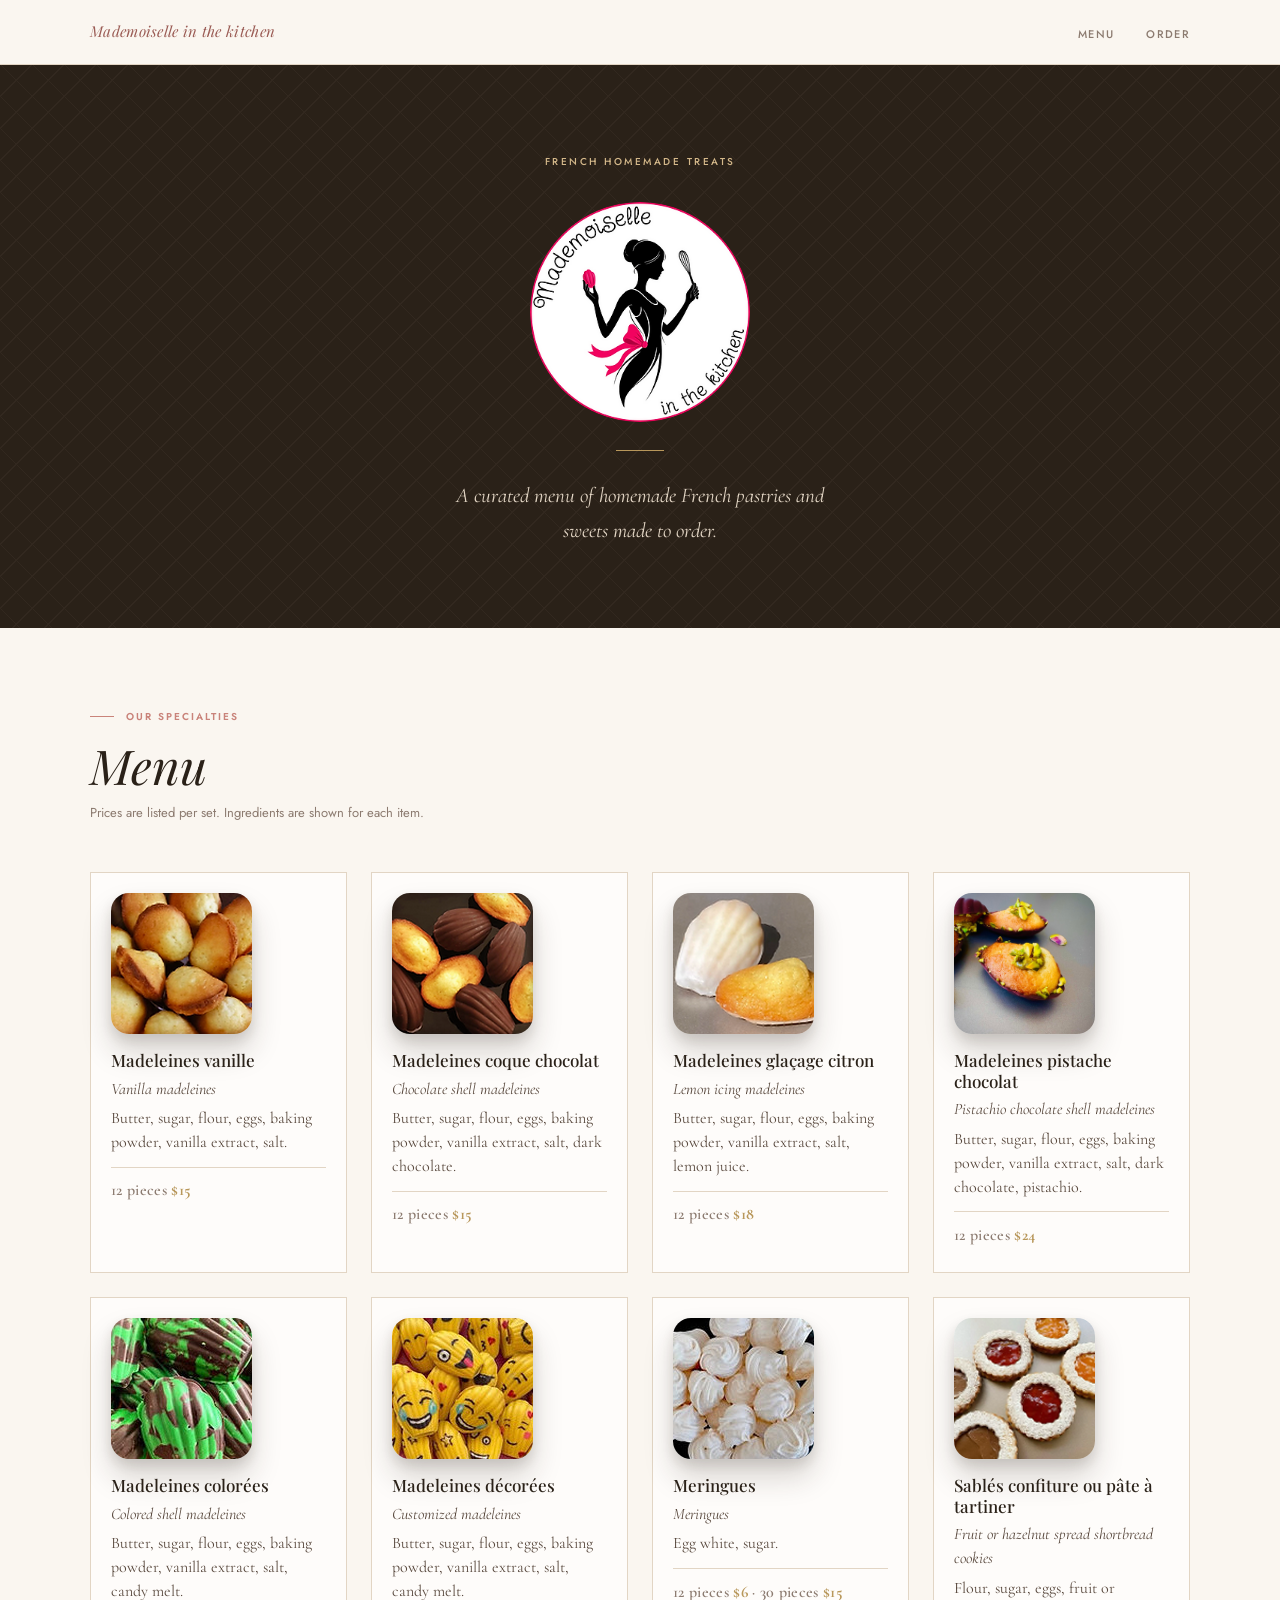
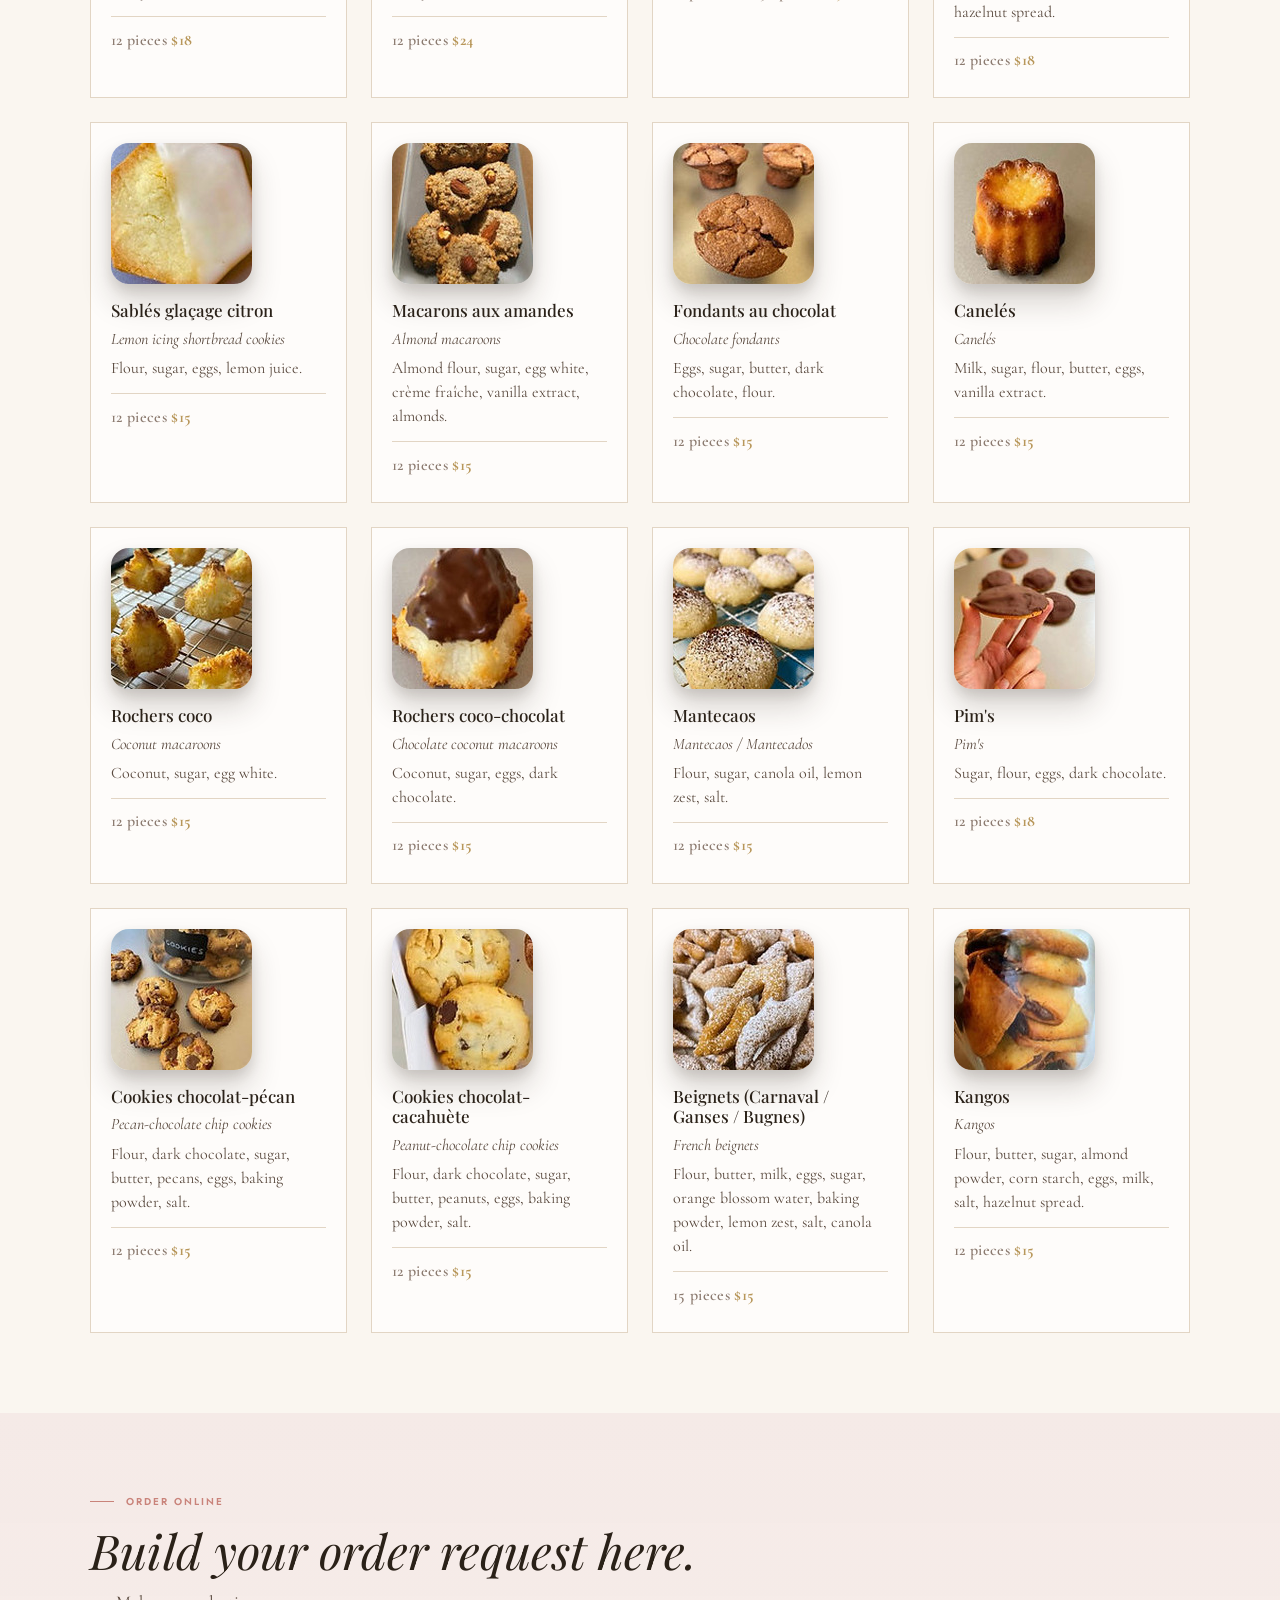
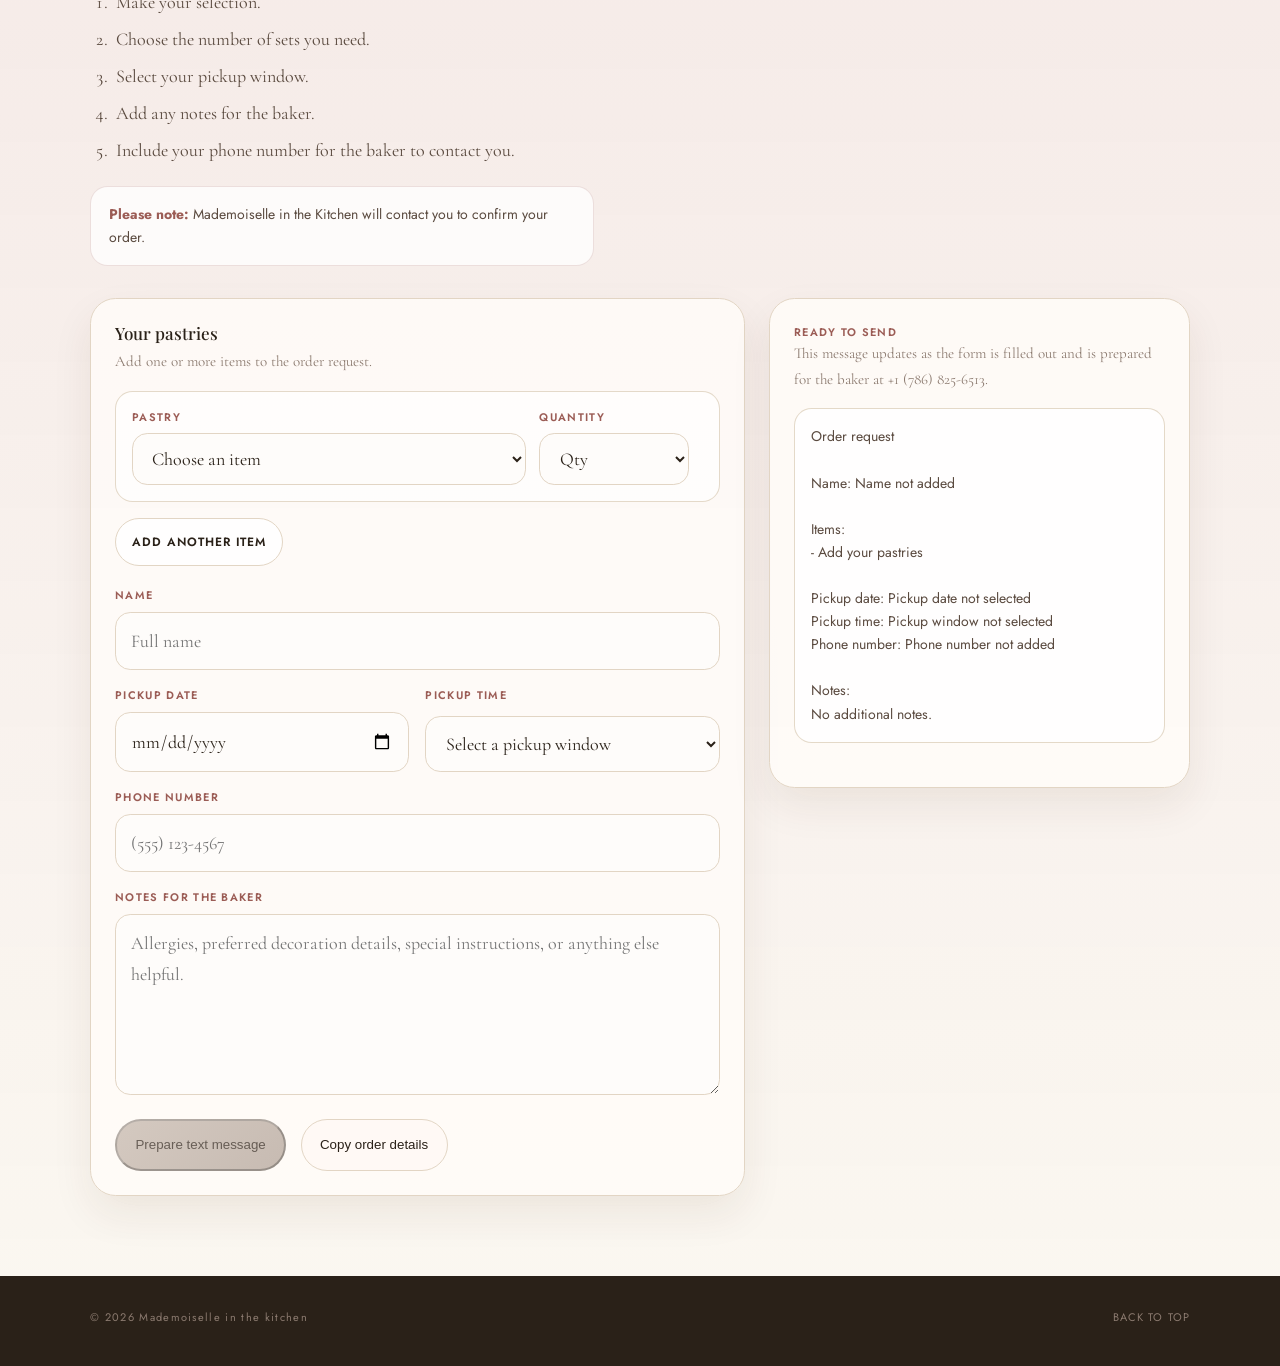
==== commit 436d85cb: "Convert order intro copy into steps" ====
--- a/index.html
+++ b/index.html
@@ -84,7 +84,13 @@
         <div class="order-head">
           <p class="section-label">Order Online</p>
           <h2 id="order-title">Build your order request here.</h2>
-          <p>Make your selection, the number of sets you need, your pickup window, and any notes for the baker. Your phone number will be included in the final request for the baker to contact you.</p>
+          <ol class="order-intro-steps">
+            <li>Make your selection.</li>
+            <li>Choose the number of sets you need.</li>
+            <li>Select your pickup window.</li>
+            <li>Add any notes for the baker.</li>
+            <li>Include your phone number for the baker to contact you.</li>
+          </ol>
           <div class="order-notice" role="note" aria-label="Ordering request notice">
             <p><strong>Please note:</strong> Mademoiselle in the Kitchen will contact you to confirm your order.</p>
           </div>
--- a/styles.css
+++ b/styles.css
@@ -529,6 +529,18 @@
   max-width: 50ch;
 }
 
+.order-intro-steps {
+  margin: 0;
+  padding-left: 1.4rem;
+  max-width: 44rem;
+  color: var(--ink-mid);
+}
+
+.order-intro-steps li {
+  margin-top: 0.4rem;
+  padding-left: 0.2rem;
+}
+
 .order-notice {
   margin-top: 1.25rem;
   max-width: 56ch;
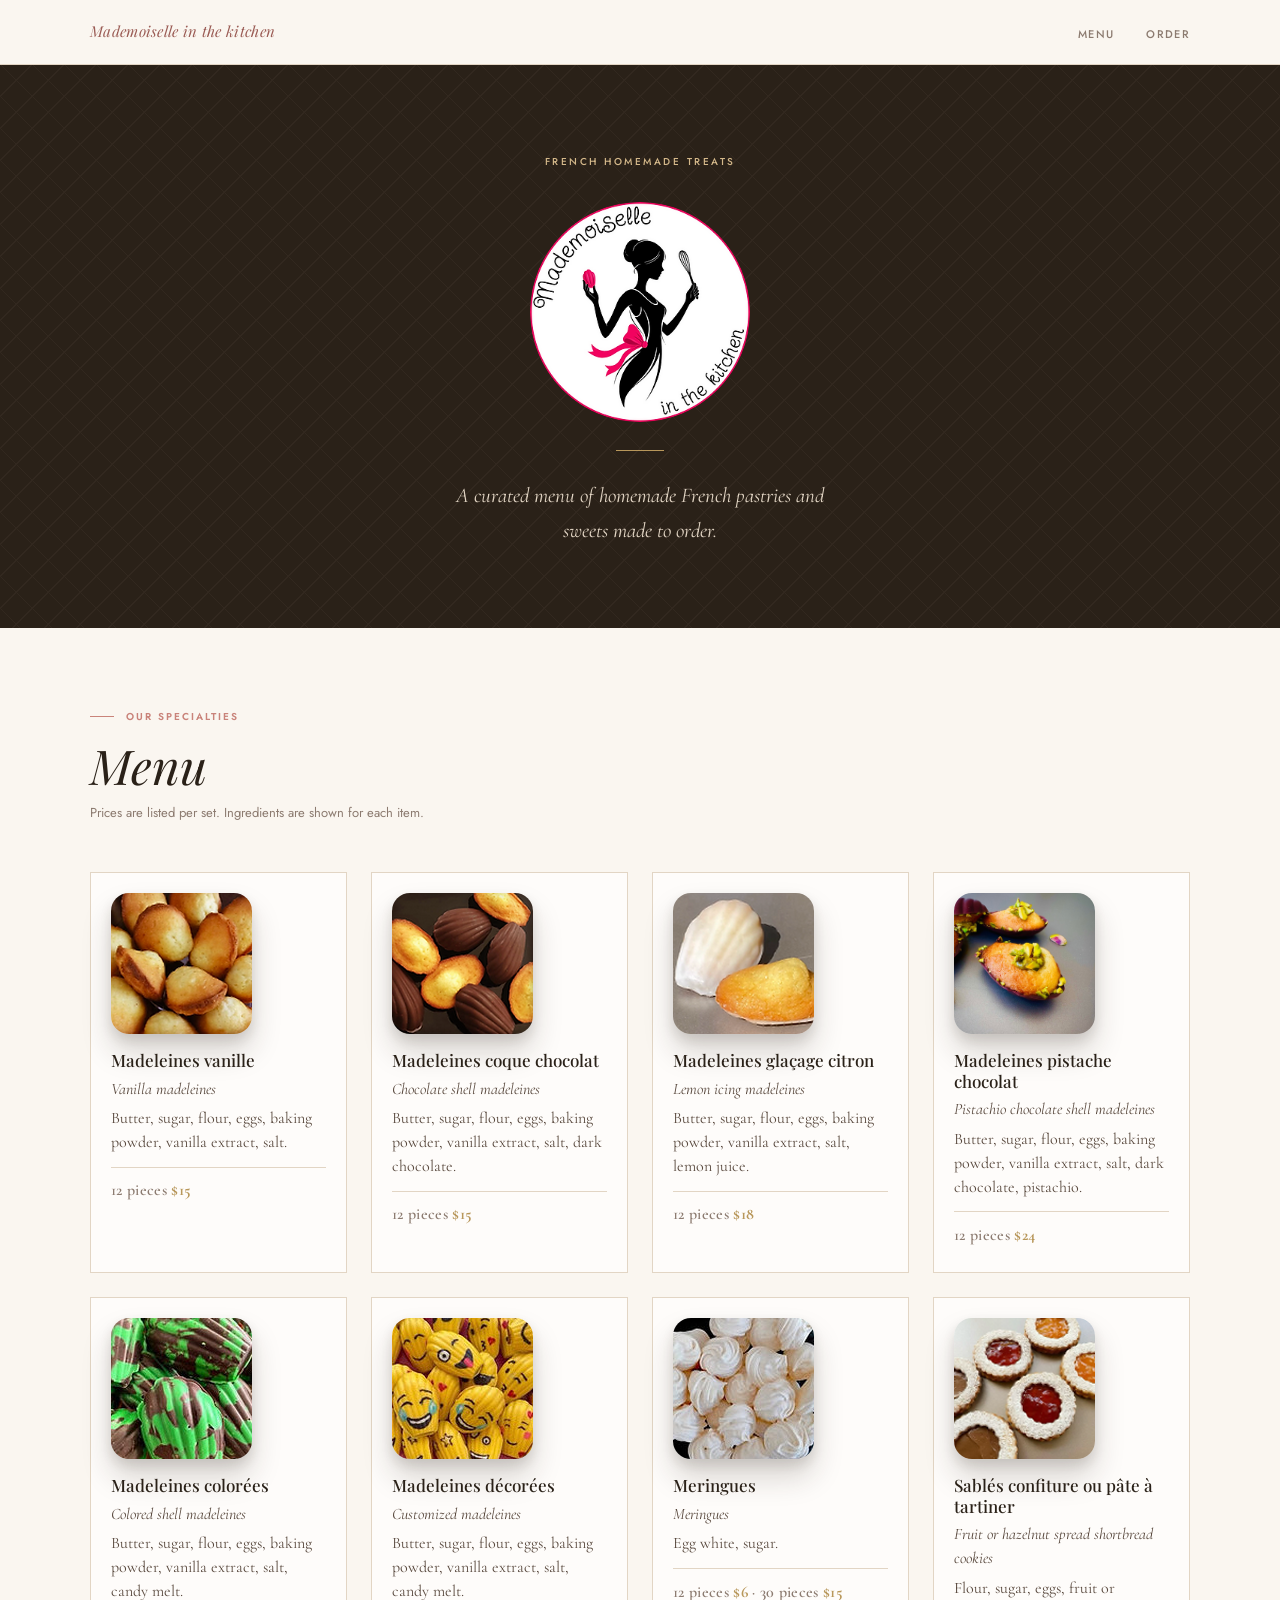
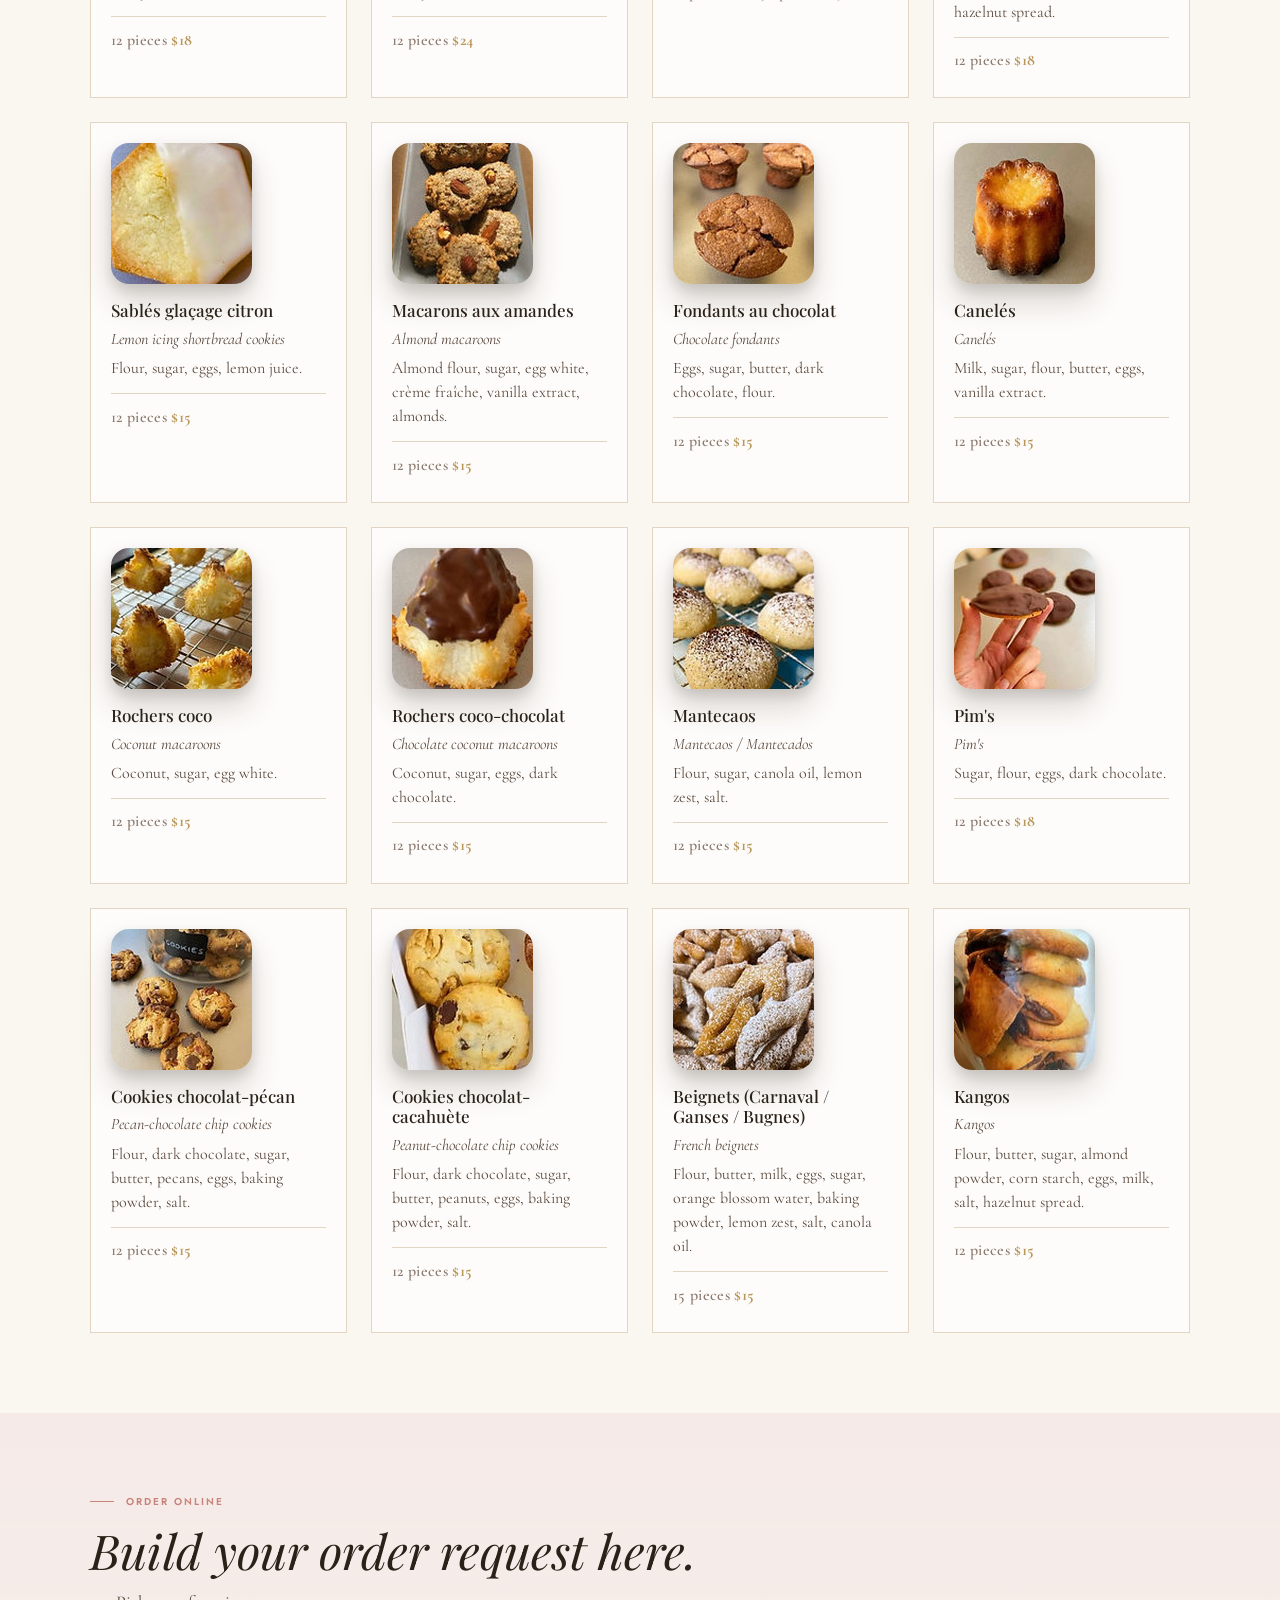
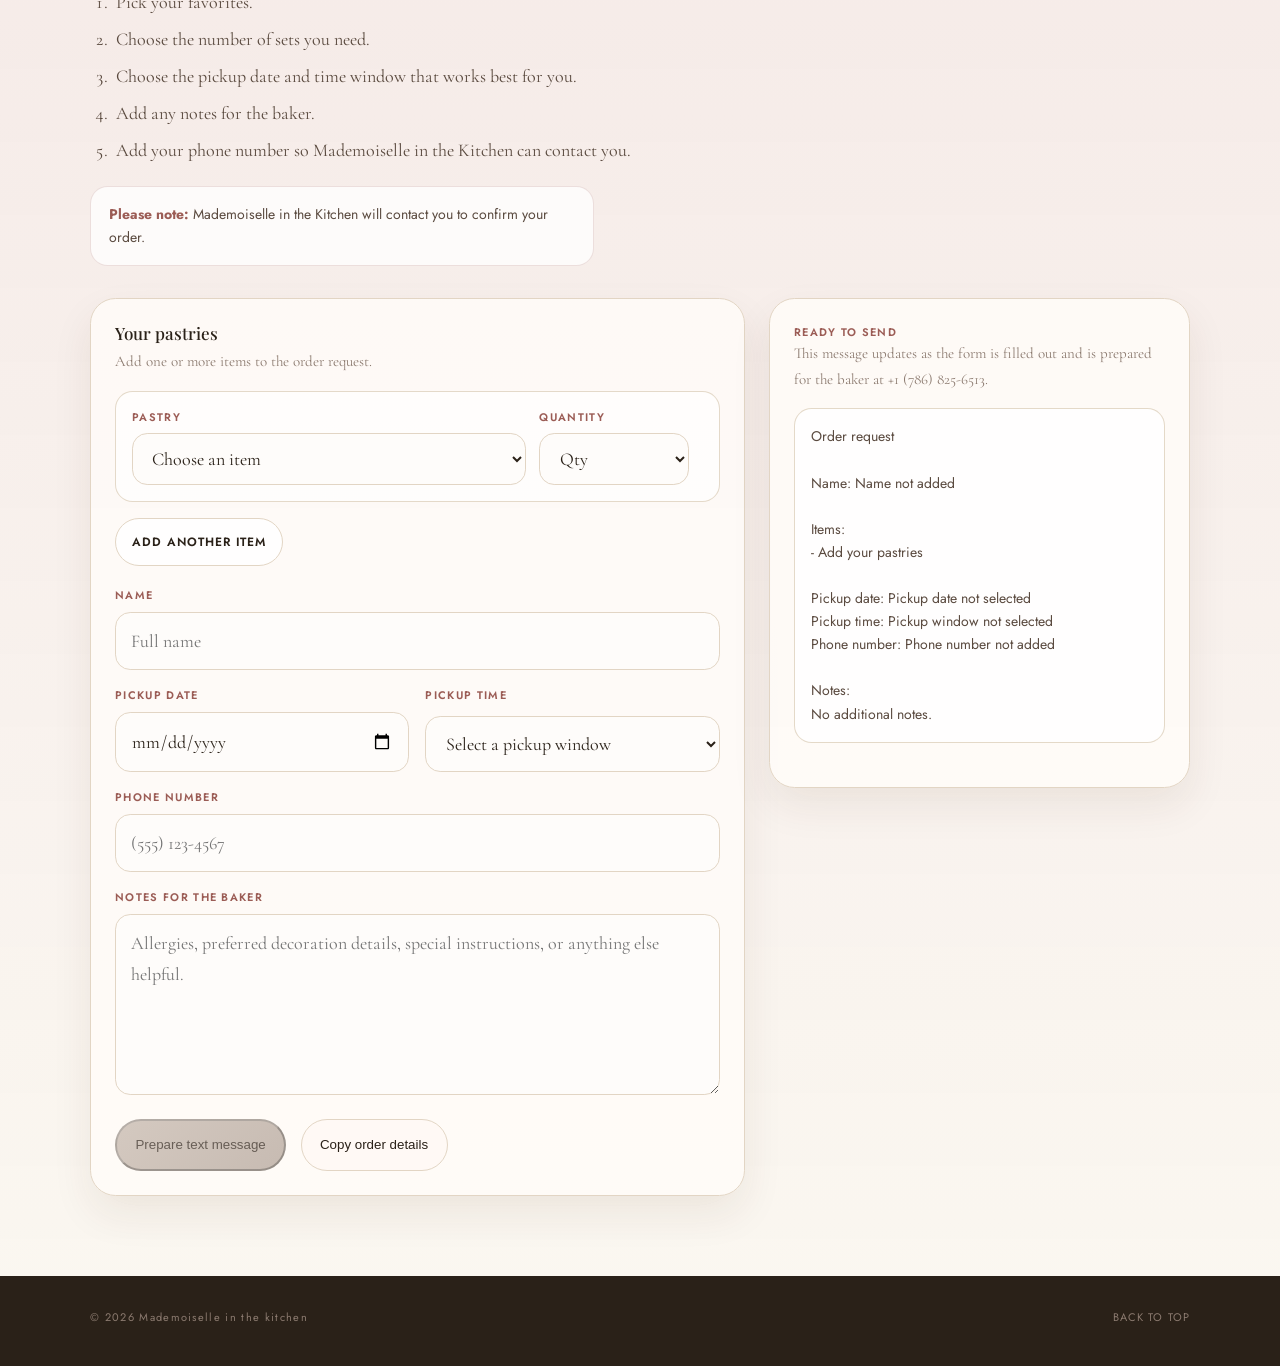
==== commit 5f39b58f: "Refine order intro step wording" ====
--- a/index.html
+++ b/index.html
@@ -85,11 +85,11 @@
           <p class="section-label">Order Online</p>
           <h2 id="order-title">Build your order request here.</h2>
           <ol class="order-intro-steps">
-            <li>Make your selection.</li>
+            <li>Pick your favorites.</li>
             <li>Choose the number of sets you need.</li>
-            <li>Select your pickup window.</li>
+            <li>Choose the pickup date and time window that works best for you.</li>
             <li>Add any notes for the baker.</li>
-            <li>Include your phone number for the baker to contact you.</li>
+            <li>Add your phone number so Mademoiselle in the Kitchen can contact you.</li>
           </ol>
           <div class="order-notice" role="note" aria-label="Ordering request notice">
             <p><strong>Please note:</strong> Mademoiselle in the Kitchen will contact you to confirm your order.</p>
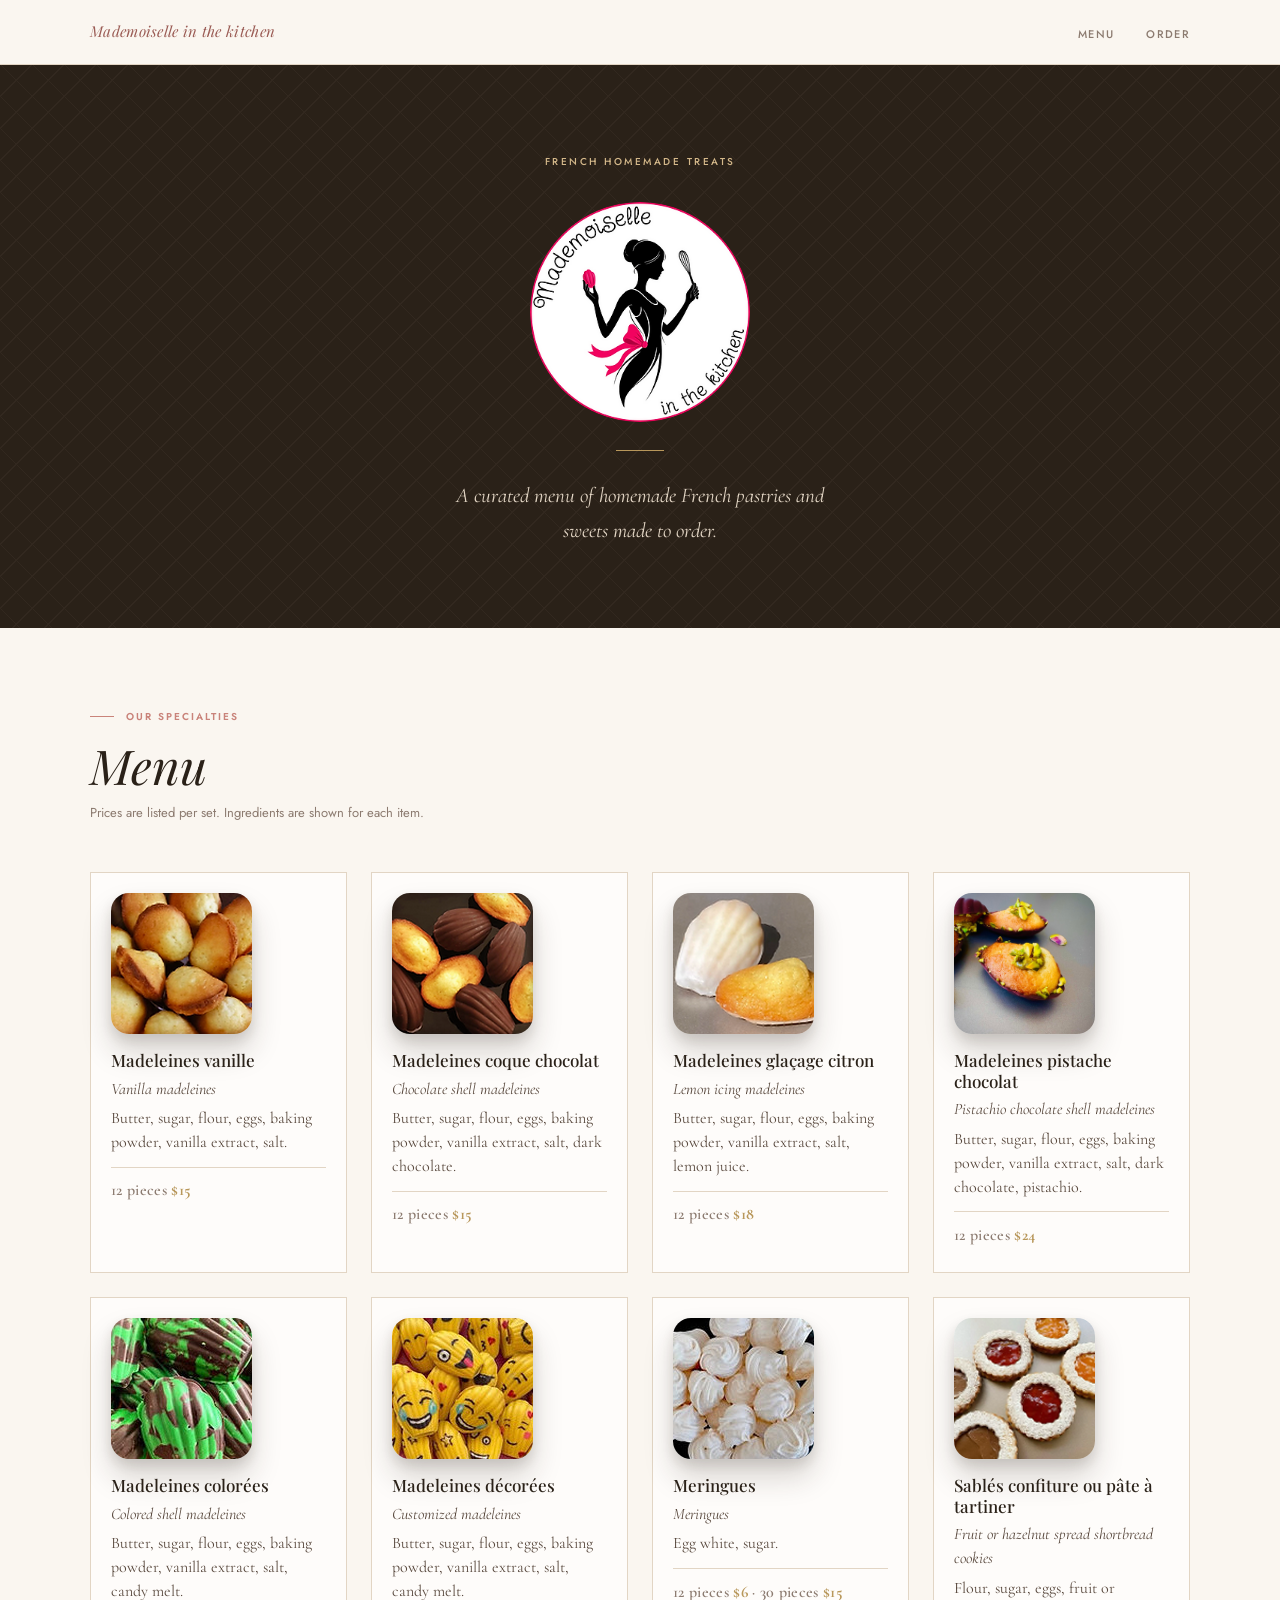
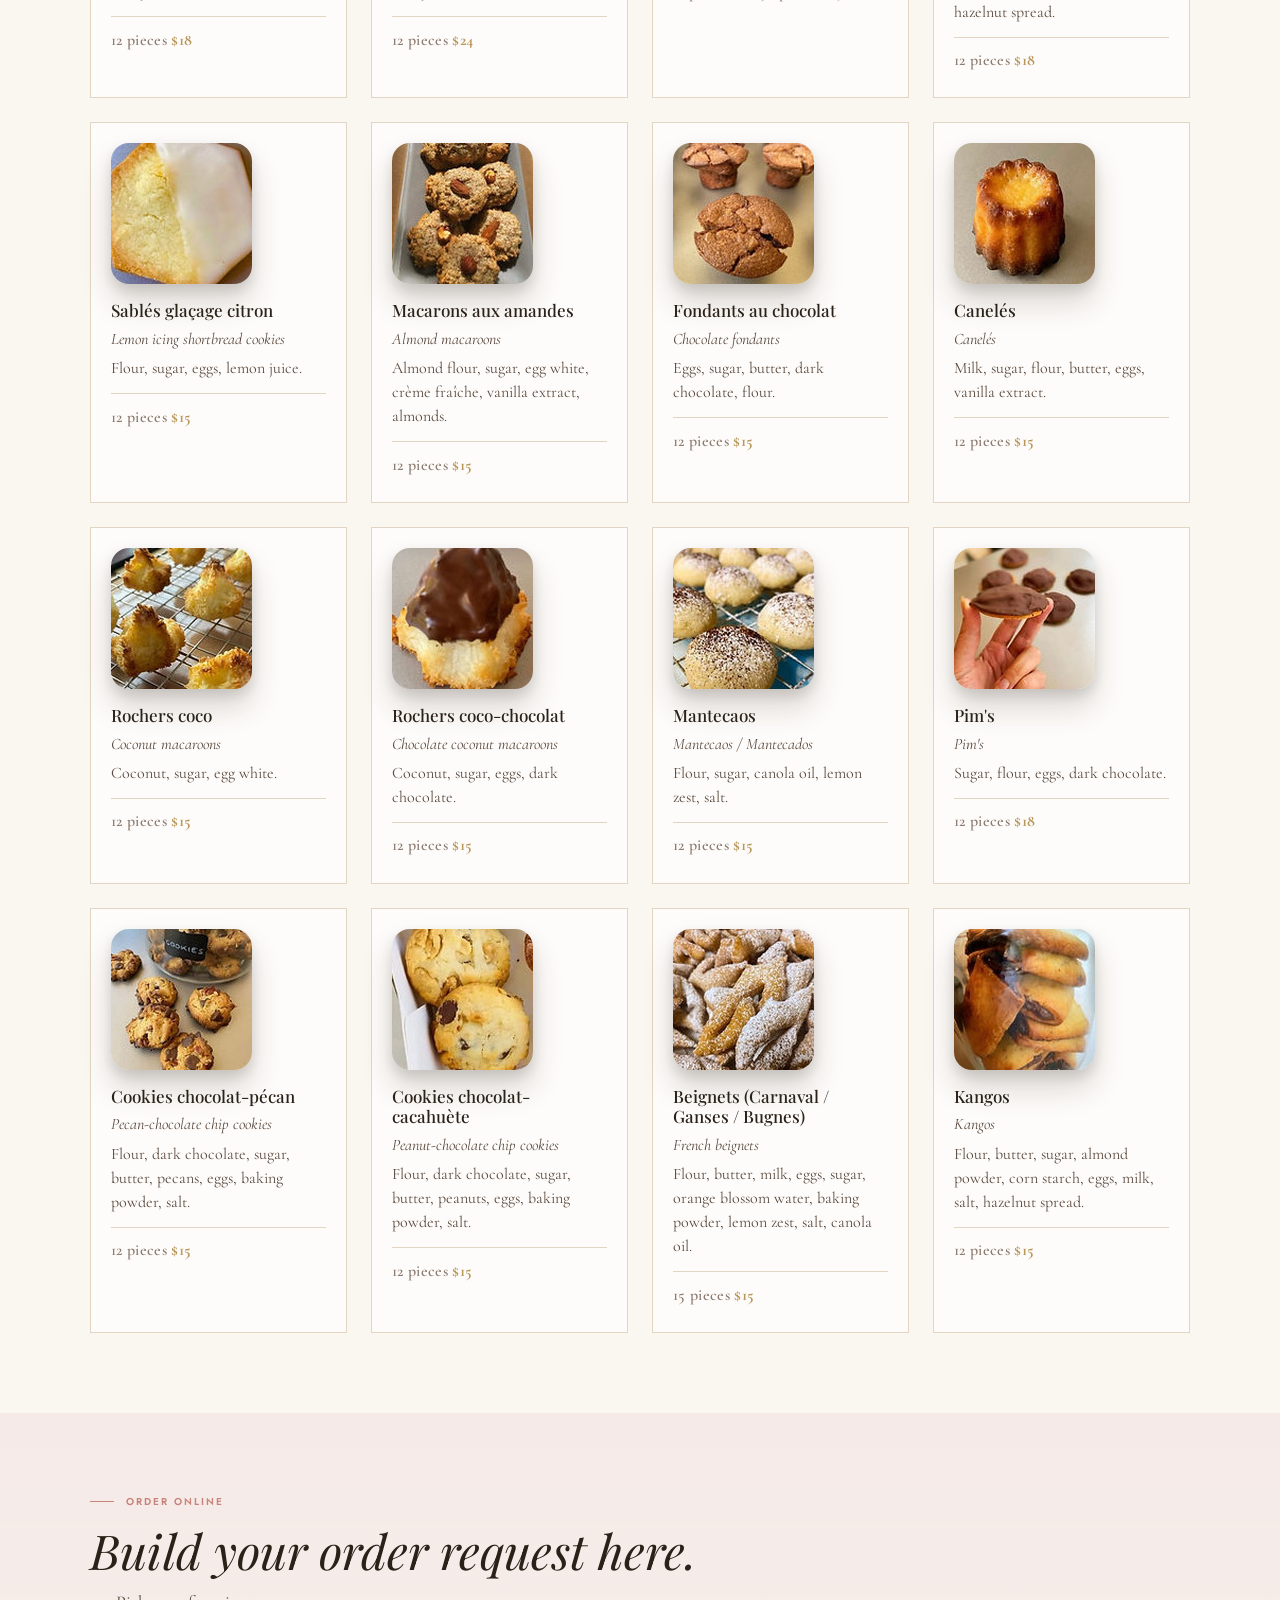
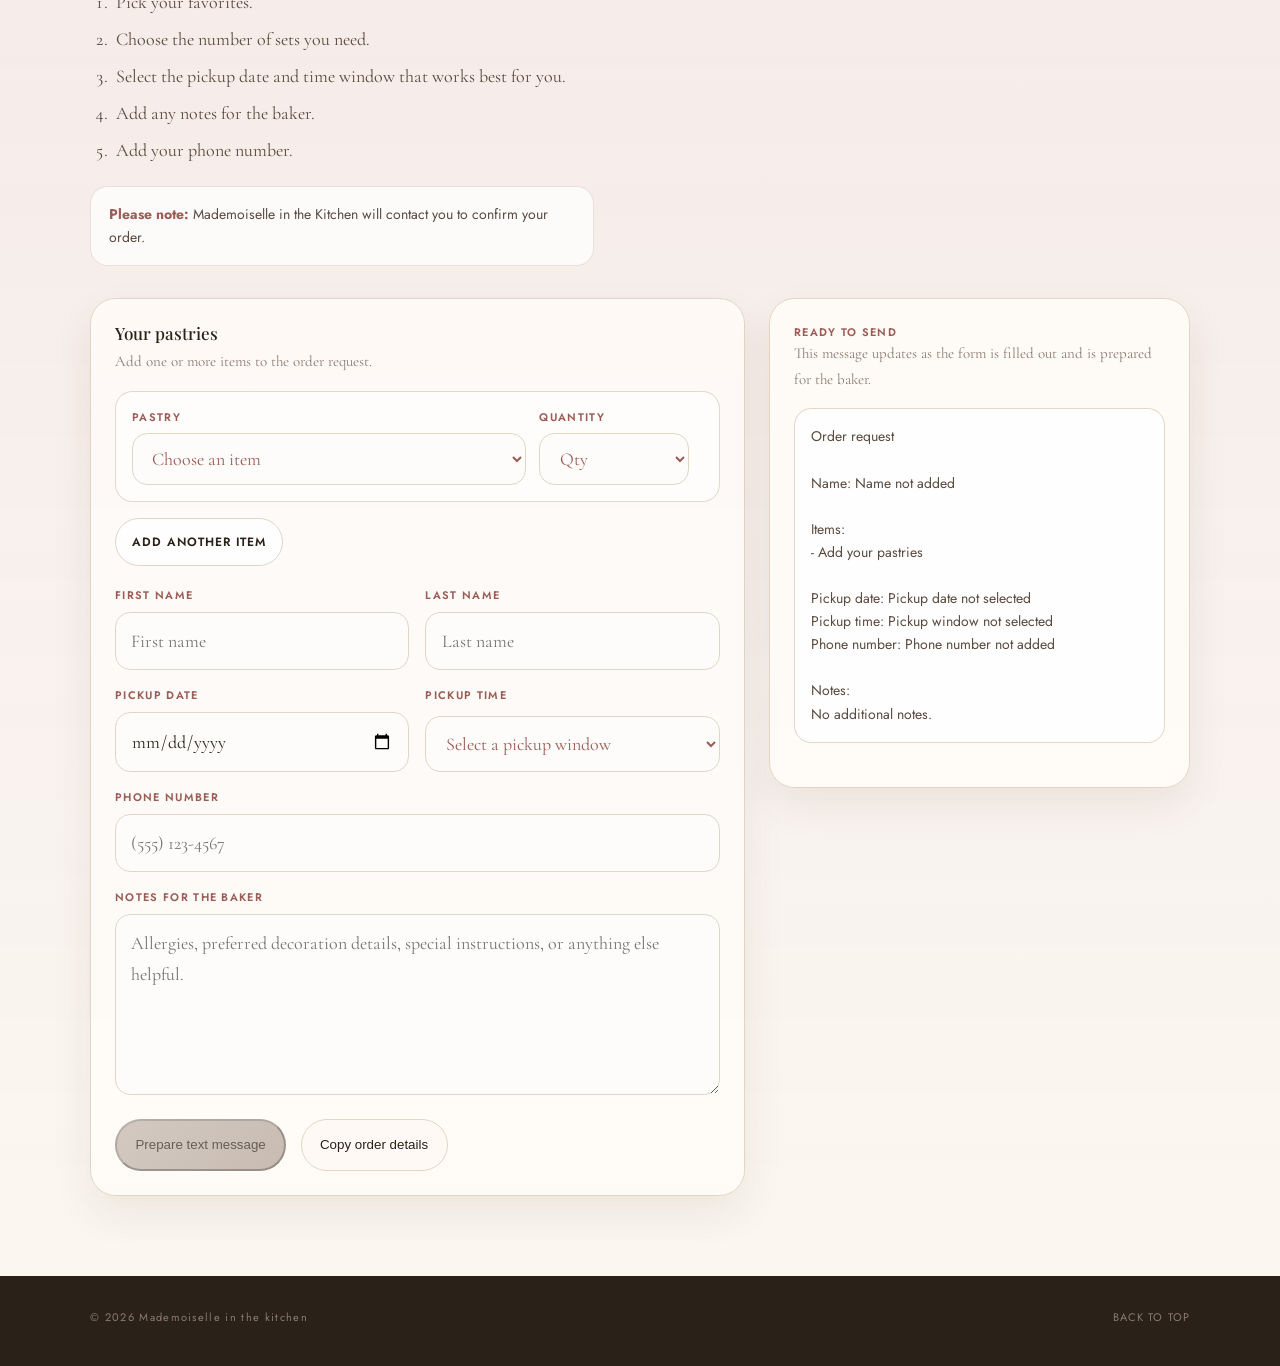
==== commit 3db82577: "Split customer name fields and refine order copy" ====
--- a/index.html
+++ b/index.html
@@ -87,9 +87,9 @@
           <ol class="order-intro-steps">
             <li>Pick your favorites.</li>
             <li>Choose the number of sets you need.</li>
-            <li>Choose the pickup date and time window that works best for you.</li>
+            <li>Select the pickup date and time window that works best for you.</li>
             <li>Add any notes for the baker.</li>
-            <li>Add your phone number so Mademoiselle in the Kitchen can contact you.</li>
+            <li>Add your phone number.</li>
           </ol>
           <div class="order-notice" role="note" aria-label="Ordering request notice">
             <p><strong>Please note:</strong> Mademoiselle in the Kitchen will contact you to confirm your order.</p>
@@ -109,9 +109,14 @@
               <button class="order-add" type="button" id="add-order-item">Add another item</button>
 
               <div class="order-form-grid">
-                <label class="field field-full">
-                  <span>Name</span>
-                  <input id="customer-name" name="customer-name" type="text" autocomplete="name" placeholder="Full name" required>
+                <label class="field">
+                  <span>First name</span>
+                  <input id="customer-first-name" name="customer-first-name" type="text" autocomplete="given-name" placeholder="First name" required>
+                </label>
+
+                <label class="field">
+                  <span>Last name</span>
+                  <input id="customer-last-name" name="customer-last-name" type="text" autocomplete="family-name" placeholder="Last name" required>
                 </label>
 
                 <label class="field">
@@ -150,7 +155,7 @@
 
           <aside class="order-summary" aria-live="polite">
             <p class="order-summary-label">Ready to send</p>
-            <p class="order-summary-intro">This message updates as the form is filled out and is prepared for the baker at +1 (786) 825-6513.</p>
+            <p class="order-summary-intro">This message updates as the form is filled out and is prepared for the baker.</p>
             <pre id="order-message" class="order-message">Order request
 
 - Add your name
--- a/styles.css
+++ b/styles.css
@@ -648,6 +648,17 @@
   font: inherit;
 }
 
+.field select {
+  background: var(--white);
+  color: var(--rose-deep);
+  border-color: var(--cream-deep);
+}
+
+.field select option {
+  color: var(--rose-deep);
+  background: var(--white);
+}
+
 .field textarea {
   min-height: 8.5rem;
   resize: vertical;
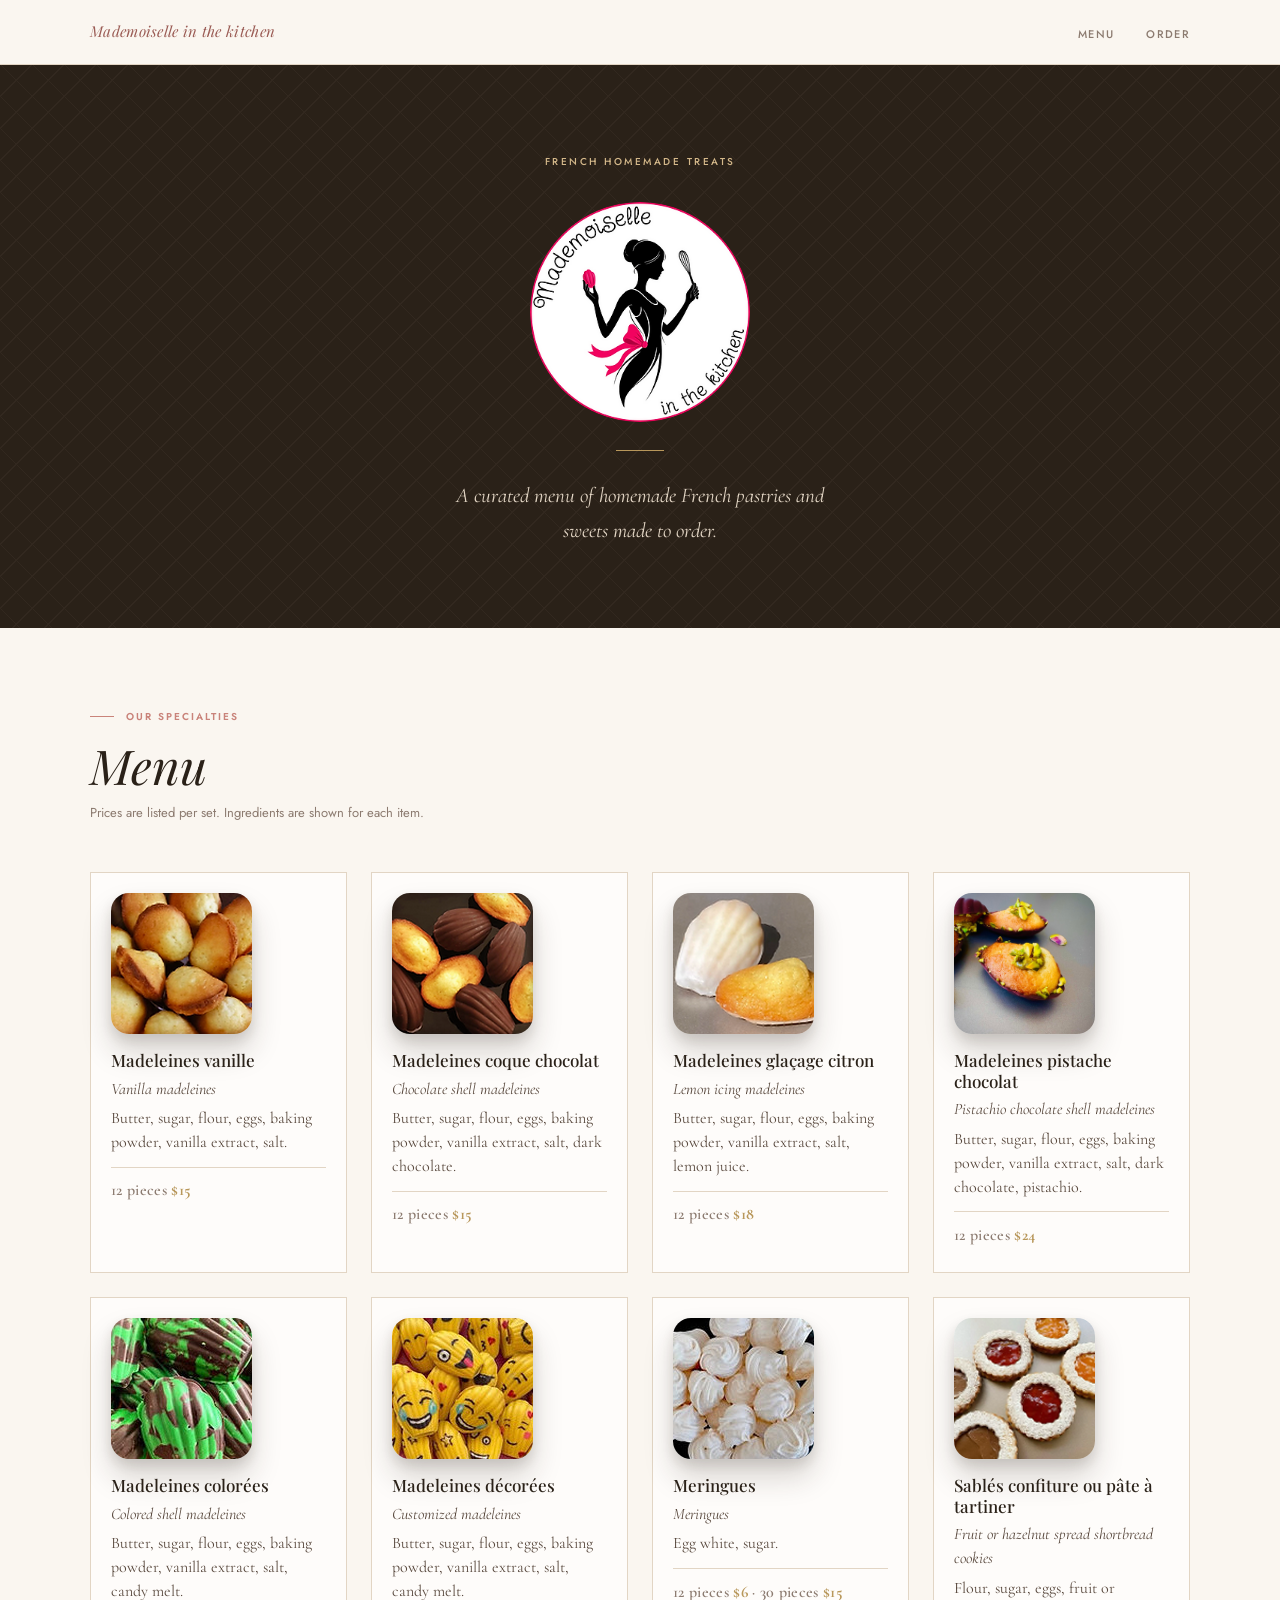
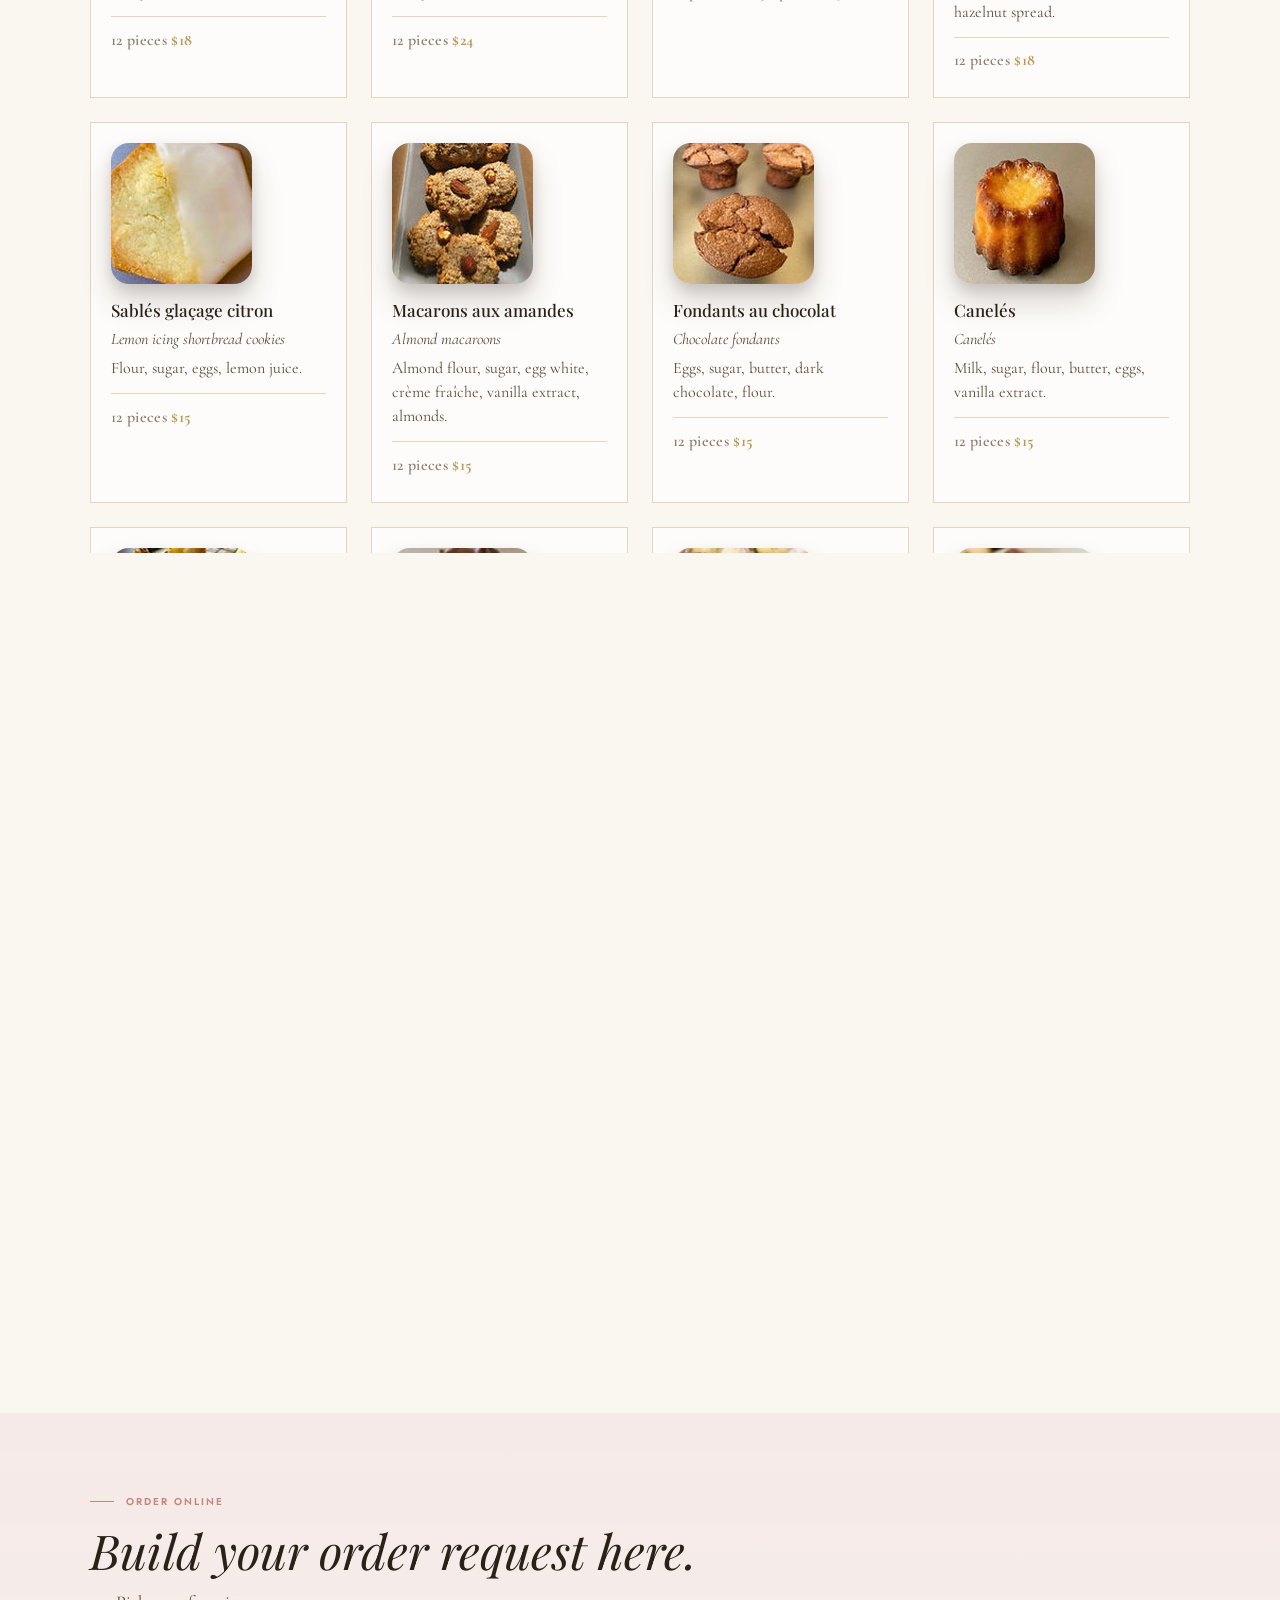
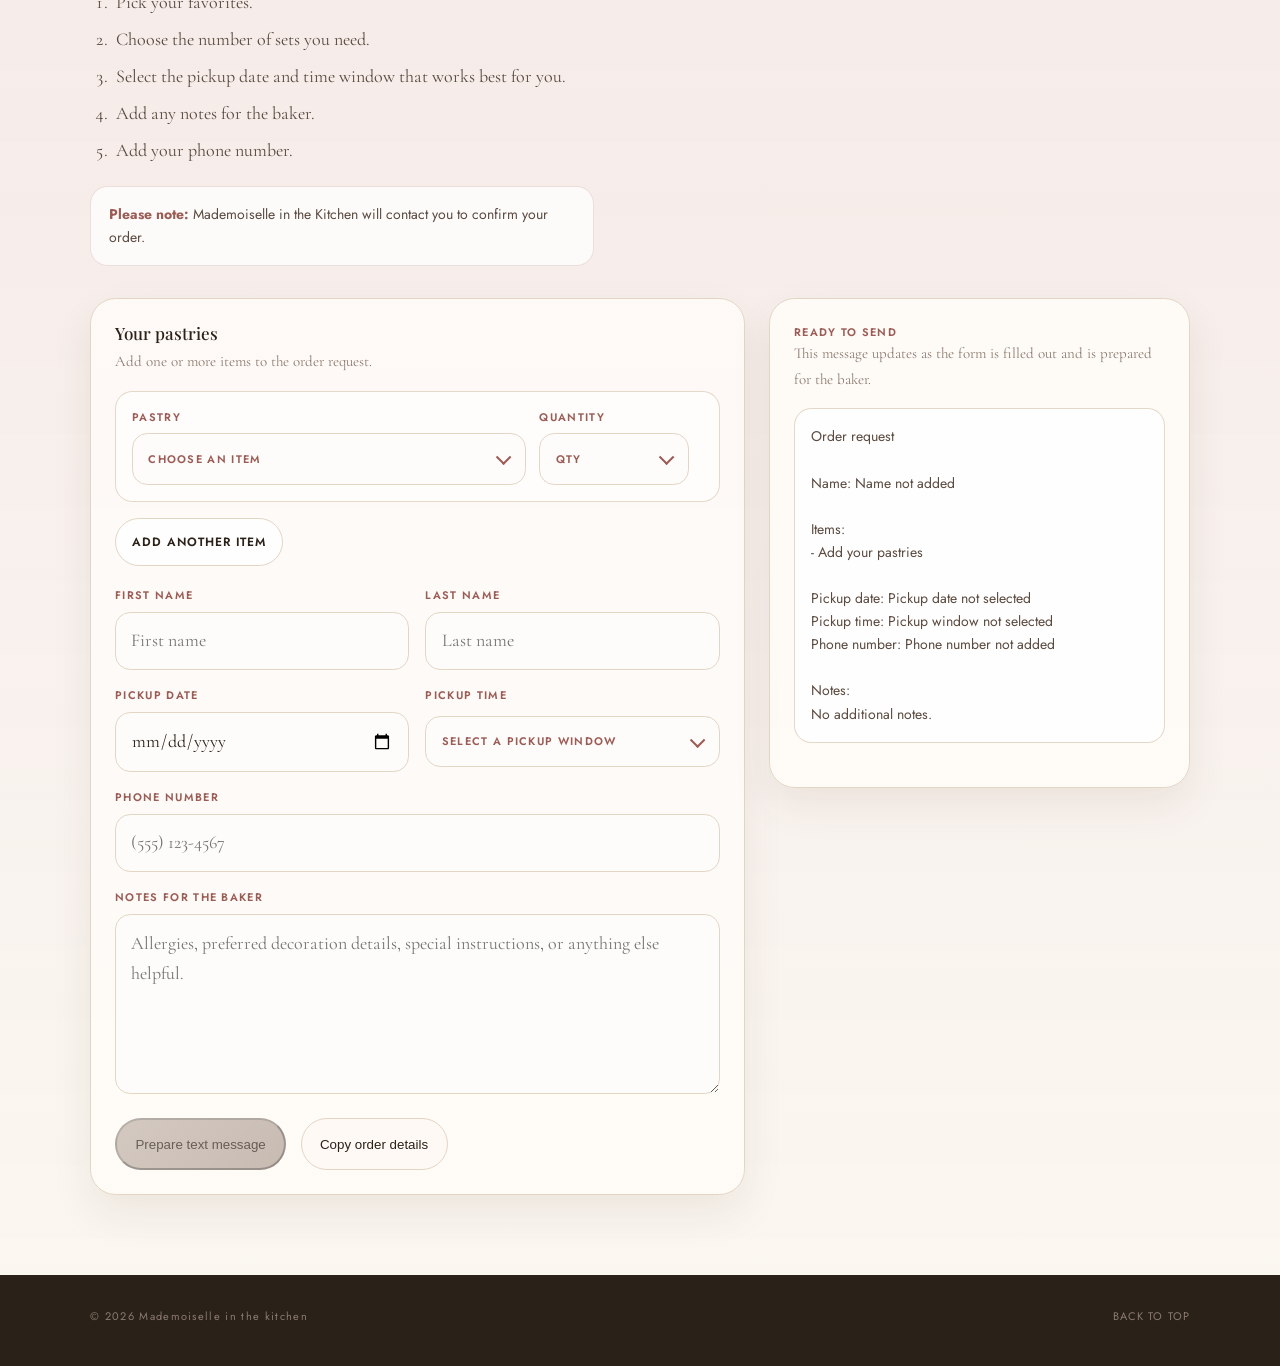
==== commit 6f87fea8: "Replace order selects with custom dropdowns" ====
--- a/index.html
+++ b/index.html
@@ -126,13 +126,19 @@
 
                 <label class="field">
                   <span>Pickup time</span>
-                  <select id="pickup-time" name="pickup-time" required>
-                    <option value="">Select a pickup window</option>
-                    <option>Morning pickup (9:00 AM - 11:00 AM)</option>
-                    <option>Midday pickup (11:00 AM - 1:00 PM)</option>
-                    <option>Afternoon pickup (1:00 PM - 4:00 PM)</option>
-                    <option>Evening pickup (4:00 PM - 7:00 PM)</option>
-                  </select>
+                  <div class="custom-select" data-placeholder="Select a pickup window">
+                    <input id="pickup-time" class="custom-select__input" name="pickup-time" type="hidden">
+                    <button class="custom-select__trigger" type="button" aria-expanded="false">
+                      <span class="custom-select__label">Select a pickup window</span>
+                      <span class="custom-select__caret" aria-hidden="true"></span>
+                    </button>
+                    <div class="custom-select__menu" role="listbox">
+                      <button class="custom-select__option" type="button" data-value="Morning pickup (9:00 AM - 11:00 AM)">Morning pickup (9:00 AM - 11:00 AM)</button>
+                      <button class="custom-select__option" type="button" data-value="Midday pickup (11:00 AM - 1:00 PM)">Midday pickup (11:00 AM - 1:00 PM)</button>
+                      <button class="custom-select__option" type="button" data-value="Afternoon pickup (1:00 PM - 4:00 PM)">Afternoon pickup (1:00 PM - 4:00 PM)</button>
+                      <button class="custom-select__option" type="button" data-value="Evening pickup (4:00 PM - 7:00 PM)">Evening pickup (4:00 PM - 7:00 PM)</button>
+                    </div>
+                  </div>
                 </label>
 
                 <label class="field field-full">
@@ -180,23 +186,36 @@
     <div class="order-item-row">
       <label class="field">
         <span>Pastry</span>
-        <select class="order-item-select" name="order-item" required></select>
+        <div class="custom-select order-item-select" data-placeholder="Choose an item">
+          <input class="custom-select__input" name="order-item" type="hidden">
+          <button class="custom-select__trigger" type="button" aria-expanded="false">
+            <span class="custom-select__label">Choose an item</span>
+            <span class="custom-select__caret" aria-hidden="true"></span>
+          </button>
+          <div class="custom-select__menu" role="listbox"></div>
+        </div>
       </label>
       <label class="field field-quantity">
         <span>Quantity</span>
-        <select class="order-quantity-select" name="order-quantity" required>
-          <option value="">Qty</option>
-          <option value="1 set">1 set</option>
-          <option value="2 sets">2 sets</option>
-          <option value="3 sets">3 sets</option>
-          <option value="4 sets">4 sets</option>
-          <option value="5 sets">5 sets</option>
-          <option value="6 sets">6 sets</option>
-          <option value="7 sets">7 sets</option>
-          <option value="8 sets">8 sets</option>
-          <option value="9 sets">9 sets</option>
-          <option value="10 sets">10 sets</option>
-        </select>
+        <div class="custom-select order-quantity-select" data-placeholder="Qty">
+          <input class="custom-select__input" name="order-quantity" type="hidden">
+          <button class="custom-select__trigger" type="button" aria-expanded="false">
+            <span class="custom-select__label">Qty</span>
+            <span class="custom-select__caret" aria-hidden="true"></span>
+          </button>
+          <div class="custom-select__menu" role="listbox">
+            <button class="custom-select__option" type="button" data-value="1 set">1 set</button>
+            <button class="custom-select__option" type="button" data-value="2 sets">2 sets</button>
+            <button class="custom-select__option" type="button" data-value="3 sets">3 sets</button>
+            <button class="custom-select__option" type="button" data-value="4 sets">4 sets</button>
+            <button class="custom-select__option" type="button" data-value="5 sets">5 sets</button>
+            <button class="custom-select__option" type="button" data-value="6 sets">6 sets</button>
+            <button class="custom-select__option" type="button" data-value="7 sets">7 sets</button>
+            <button class="custom-select__option" type="button" data-value="8 sets">8 sets</button>
+            <button class="custom-select__option" type="button" data-value="9 sets">9 sets</button>
+            <button class="custom-select__option" type="button" data-value="10 sets">10 sets</button>
+          </div>
+        </div>
       </label>
       <button class="order-remove" type="button" aria-label="Remove item">Remove</button>
     </div>
--- a/styles.css
+++ b/styles.css
@@ -636,7 +636,6 @@
 }
 
 .field input,
-.field select,
 .field textarea {
   width: 100%;
   min-height: 3.2rem;
@@ -648,20 +647,106 @@
   font: inherit;
 }
 
-.field select {
-  background: var(--white);
-  color: var(--rose-deep);
-  border-color: var(--cream-deep);
-}
-
-.field select option {
-  color: var(--rose-deep);
-  background: var(--white);
-}
-
 .field textarea {
   min-height: 8.5rem;
   resize: vertical;
+}
+
+.custom-select {
+  position: relative;
+}
+
+.custom-select__input {
+  position: absolute;
+  width: 1px;
+  height: 1px;
+  padding: 0;
+  margin: -1px;
+  overflow: hidden;
+  clip: rect(0, 0, 0, 0);
+  white-space: nowrap;
+  border: 0;
+}
+
+.custom-select__trigger {
+  width: 100%;
+  min-height: 3.2rem;
+  padding: 0.8rem 2.8rem 0.8rem 0.95rem;
+  border: 1px solid var(--cream-deep);
+  border-radius: 0.95rem;
+  background: var(--white);
+  color: var(--rose-deep);
+  font: inherit;
+  text-align: left;
+  cursor: pointer;
+  position: relative;
+}
+
+.custom-select__trigger:focus-visible {
+  outline: 2px solid var(--rose);
+  outline-offset: 2px;
+}
+
+.custom-select__label {
+  display: block;
+}
+
+.custom-select__caret {
+  position: absolute;
+  top: 50%;
+  right: 1rem;
+  width: 0.7rem;
+  height: 0.7rem;
+  border-right: 2px solid var(--rose-deep);
+  border-bottom: 2px solid var(--rose-deep);
+  transform: translateY(-65%) rotate(45deg);
+  transition: transform 0.2s ease;
+}
+
+.custom-select.is-open .custom-select__caret {
+  transform: translateY(-30%) rotate(-135deg);
+}
+
+.custom-select__menu {
+  position: absolute;
+  top: calc(100% + 0.45rem);
+  left: 0;
+  right: 0;
+  display: none;
+  z-index: 20;
+  padding: 0.45rem;
+  border: 1px solid rgba(155, 92, 85, 0.22);
+  border-radius: 1rem;
+  background: rgba(255, 252, 248, 0.98);
+  box-shadow: 0 18px 36px rgba(42, 33, 24, 0.12);
+}
+
+.custom-select.is-open .custom-select__menu {
+  display: grid;
+  gap: 0.2rem;
+}
+
+.custom-select__option {
+  width: 100%;
+  padding: 0.75rem 0.85rem;
+  border: 0;
+  border-radius: 0.75rem;
+  background: transparent;
+  color: var(--rose-deep);
+  font: inherit;
+  text-align: left;
+  cursor: pointer;
+}
+
+.custom-select__option:hover,
+.custom-select__option:focus-visible {
+  background: var(--rose-pale);
+  outline: none;
+}
+
+.custom-select__option.is-selected {
+  background: rgba(201, 131, 122, 0.18);
+  color: var(--ink);
 }
 
 .field-full {
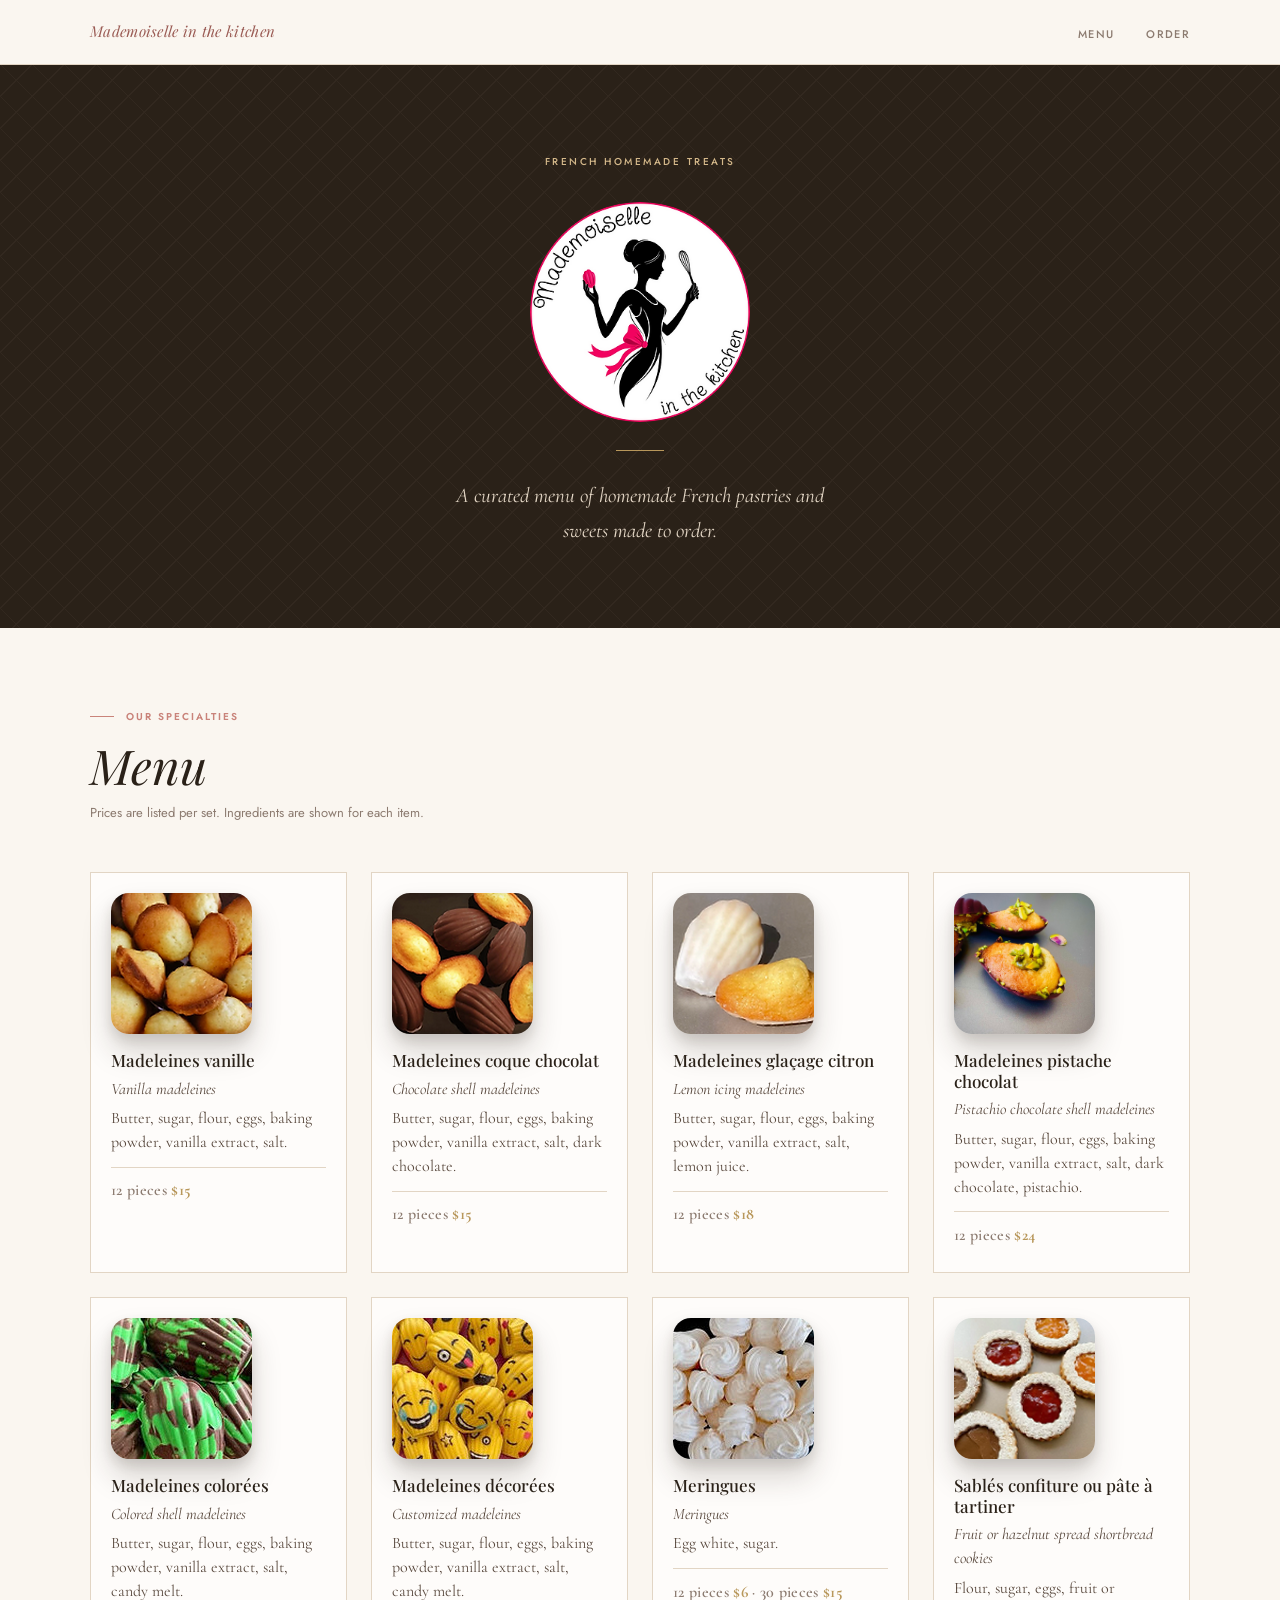
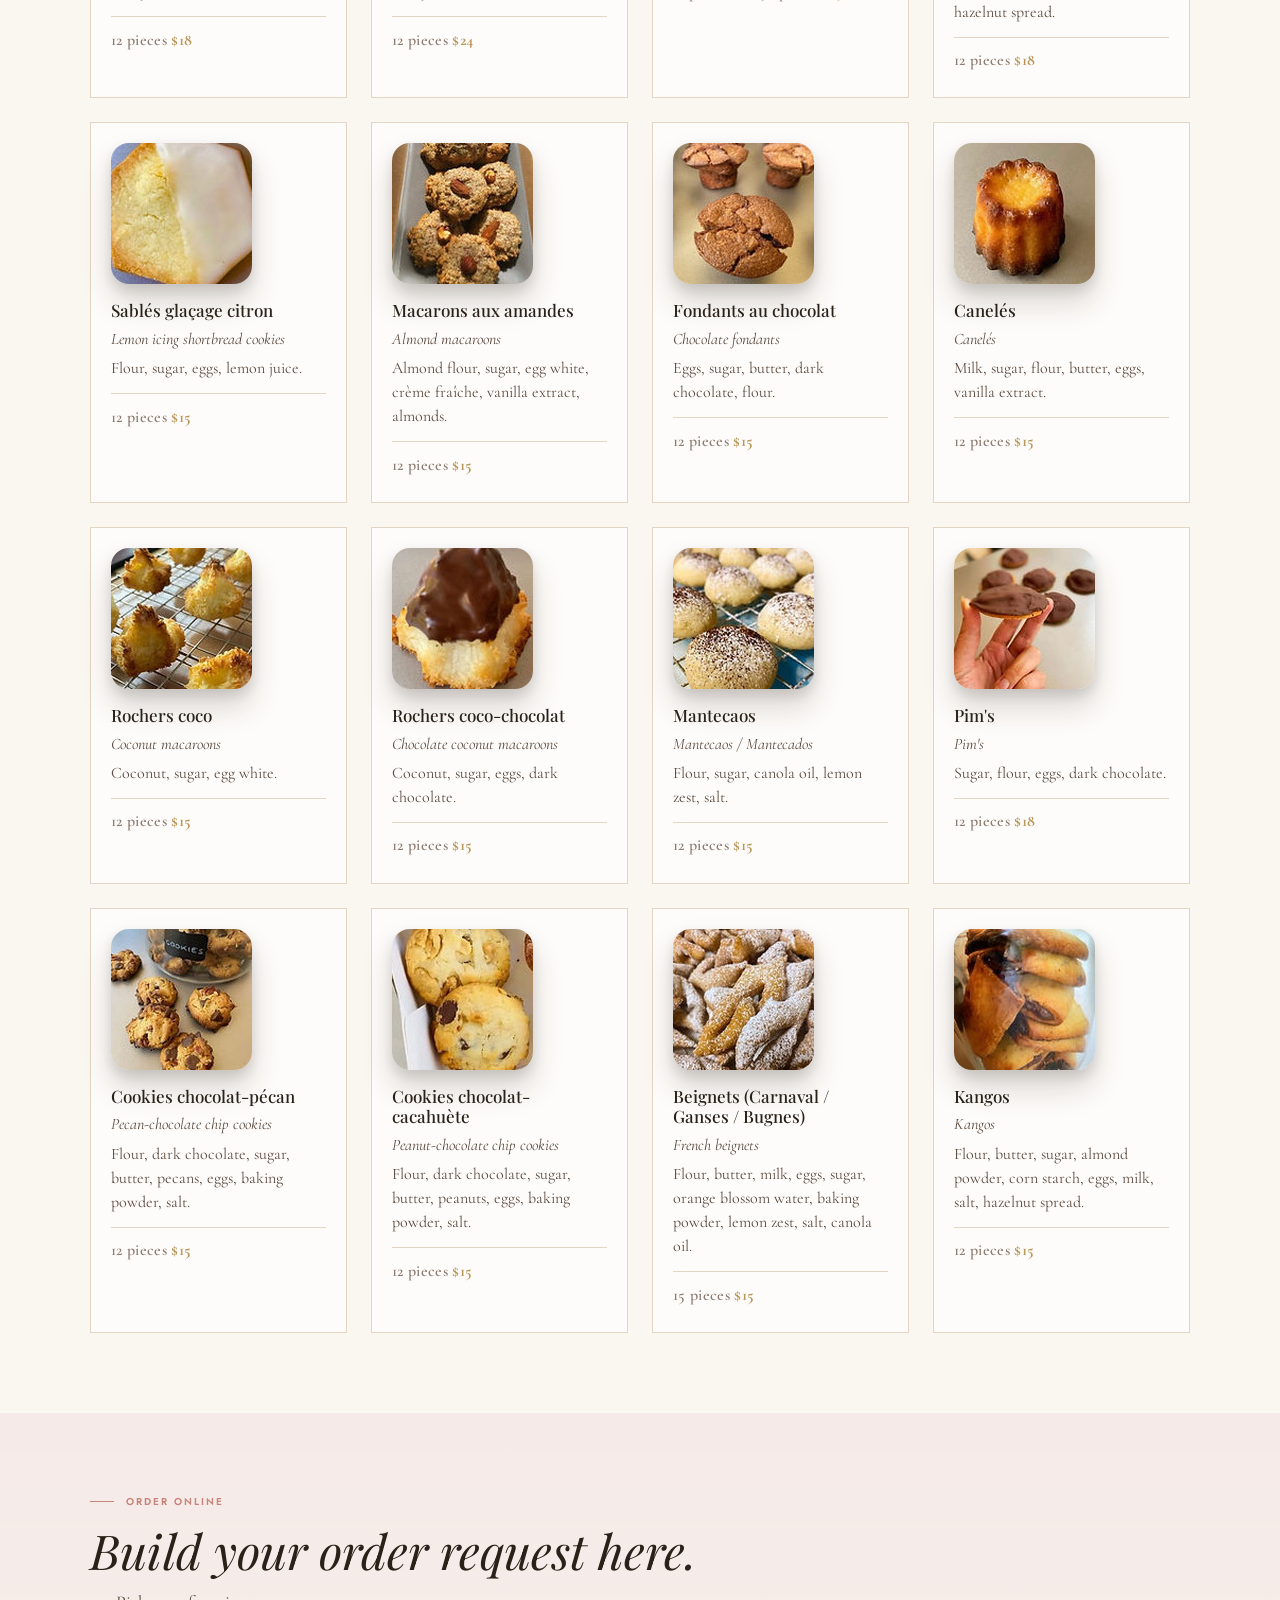
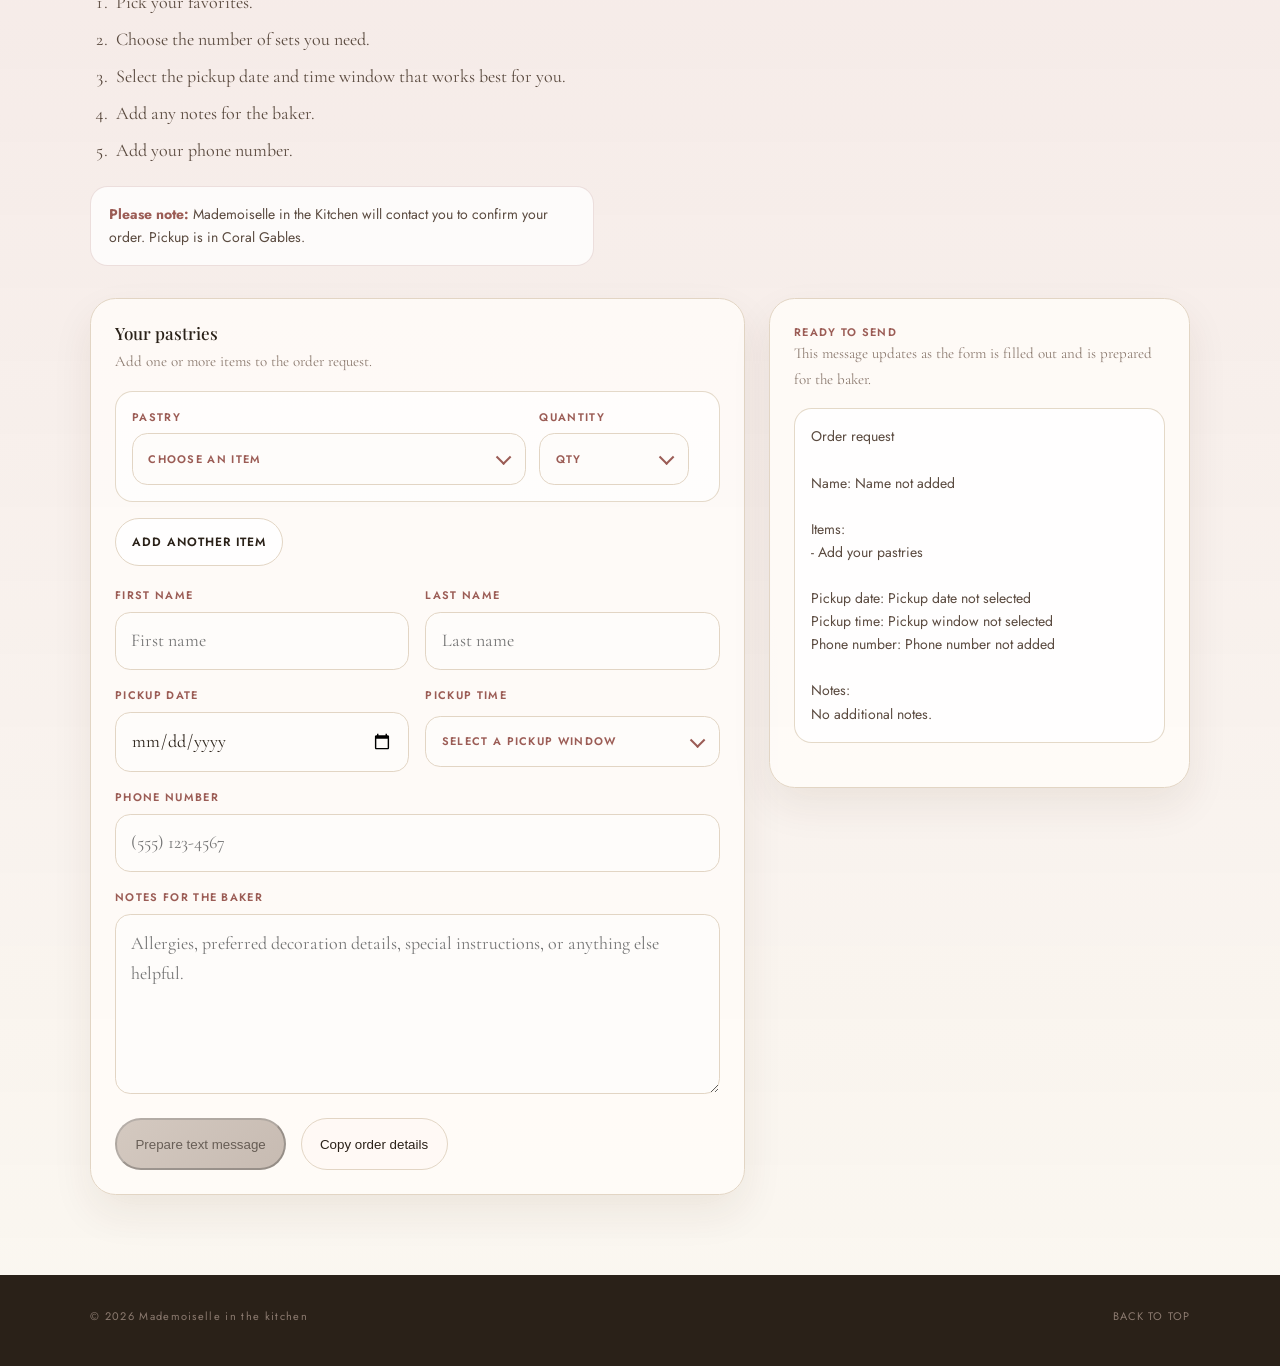
==== commit 491e7101: "Added order online" ====
--- a/index.html
+++ b/index.html
@@ -92,7 +92,7 @@
             <li>Add your phone number.</li>
           </ol>
           <div class="order-notice" role="note" aria-label="Ordering request notice">
-            <p><strong>Please note:</strong> Mademoiselle in the Kitchen will contact you to confirm your order.</p>
+            <p><strong>Please note:</strong> Mademoiselle in the Kitchen will contact you to confirm your order. Pickup is in Coral Gables.</p>
           </div>
         </div>
 
--- a/styles.css
+++ b/styles.css
@@ -656,6 +656,10 @@
   position: relative;
 }
 
+.custom-select.is-open {
+  z-index: 30;
+}
+
 .custom-select__input {
   position: absolute;
   width: 1px;
@@ -714,6 +718,8 @@
   right: 0;
   display: none;
   z-index: 20;
+  max-height: min(18rem, 45vh);
+  overflow-y: auto;
   padding: 0.45rem;
   border: 1px solid rgba(155, 92, 85, 0.22);
   border-radius: 1rem;
